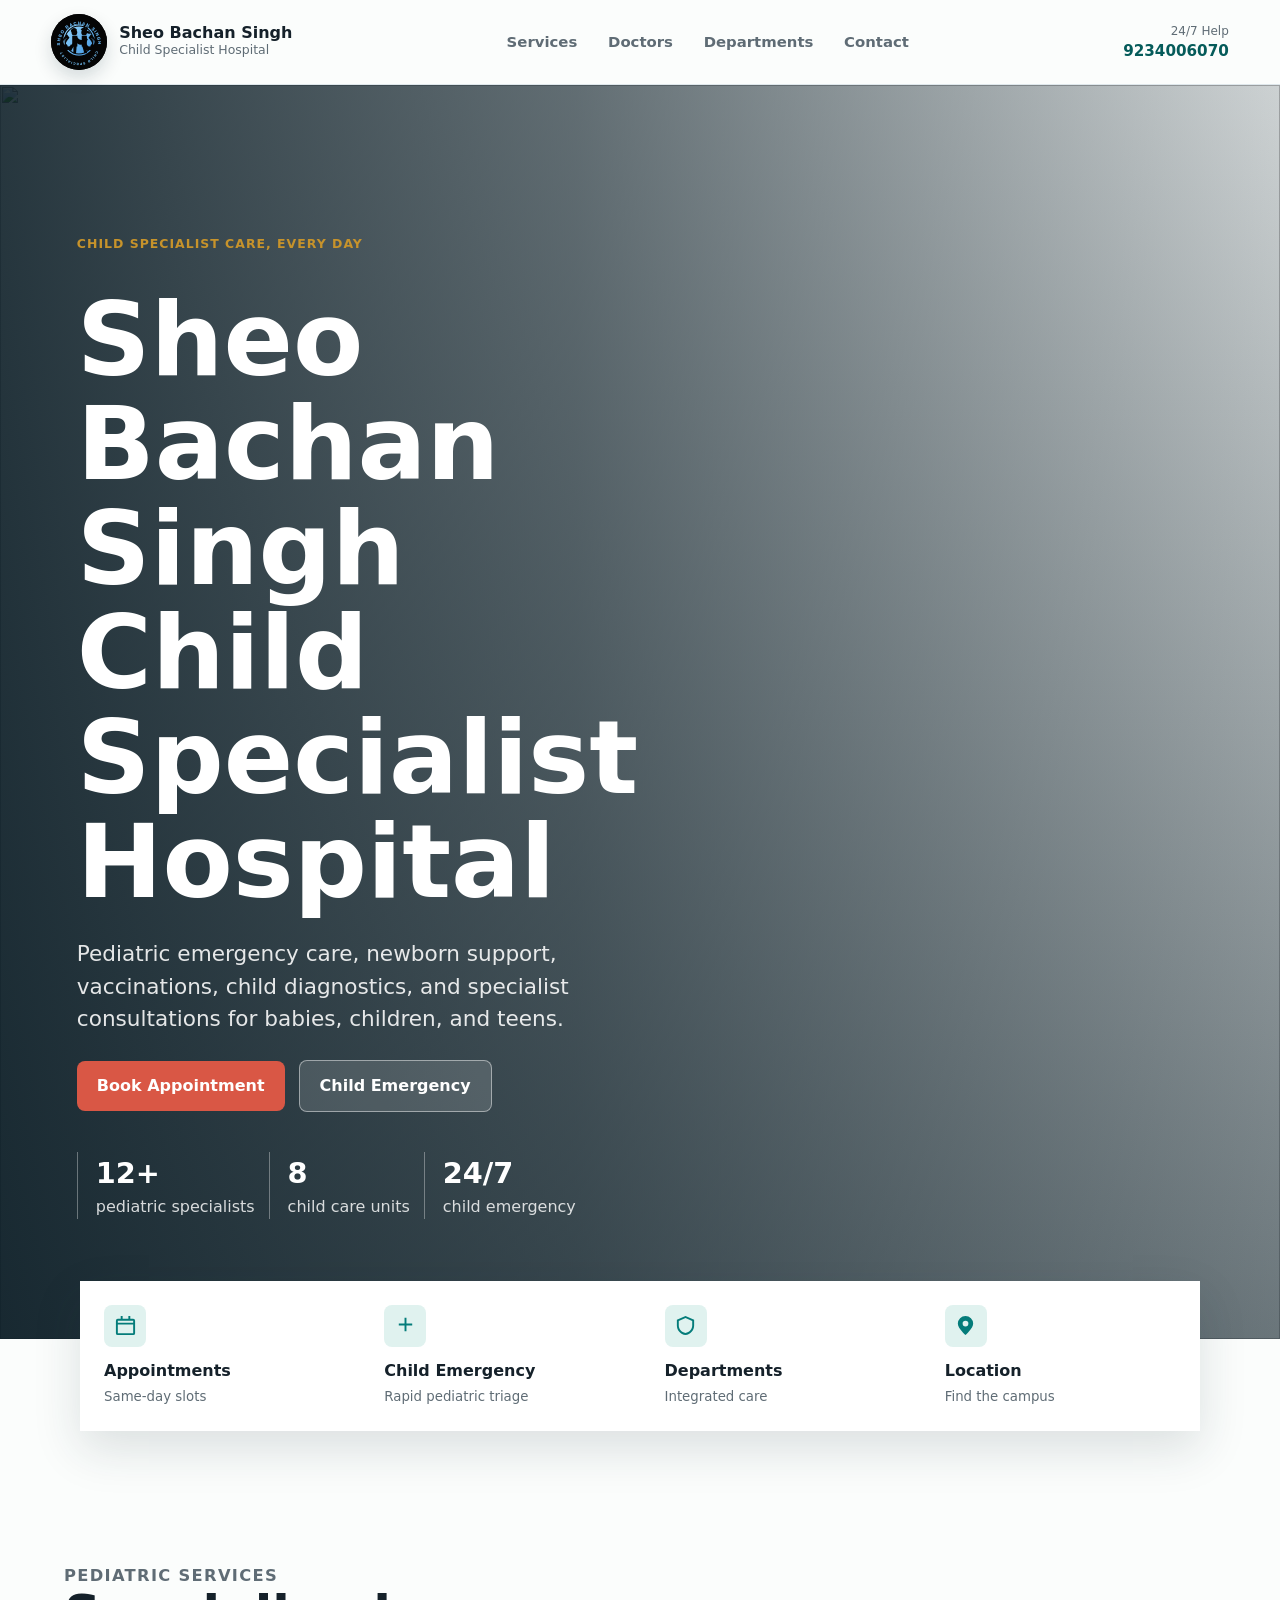
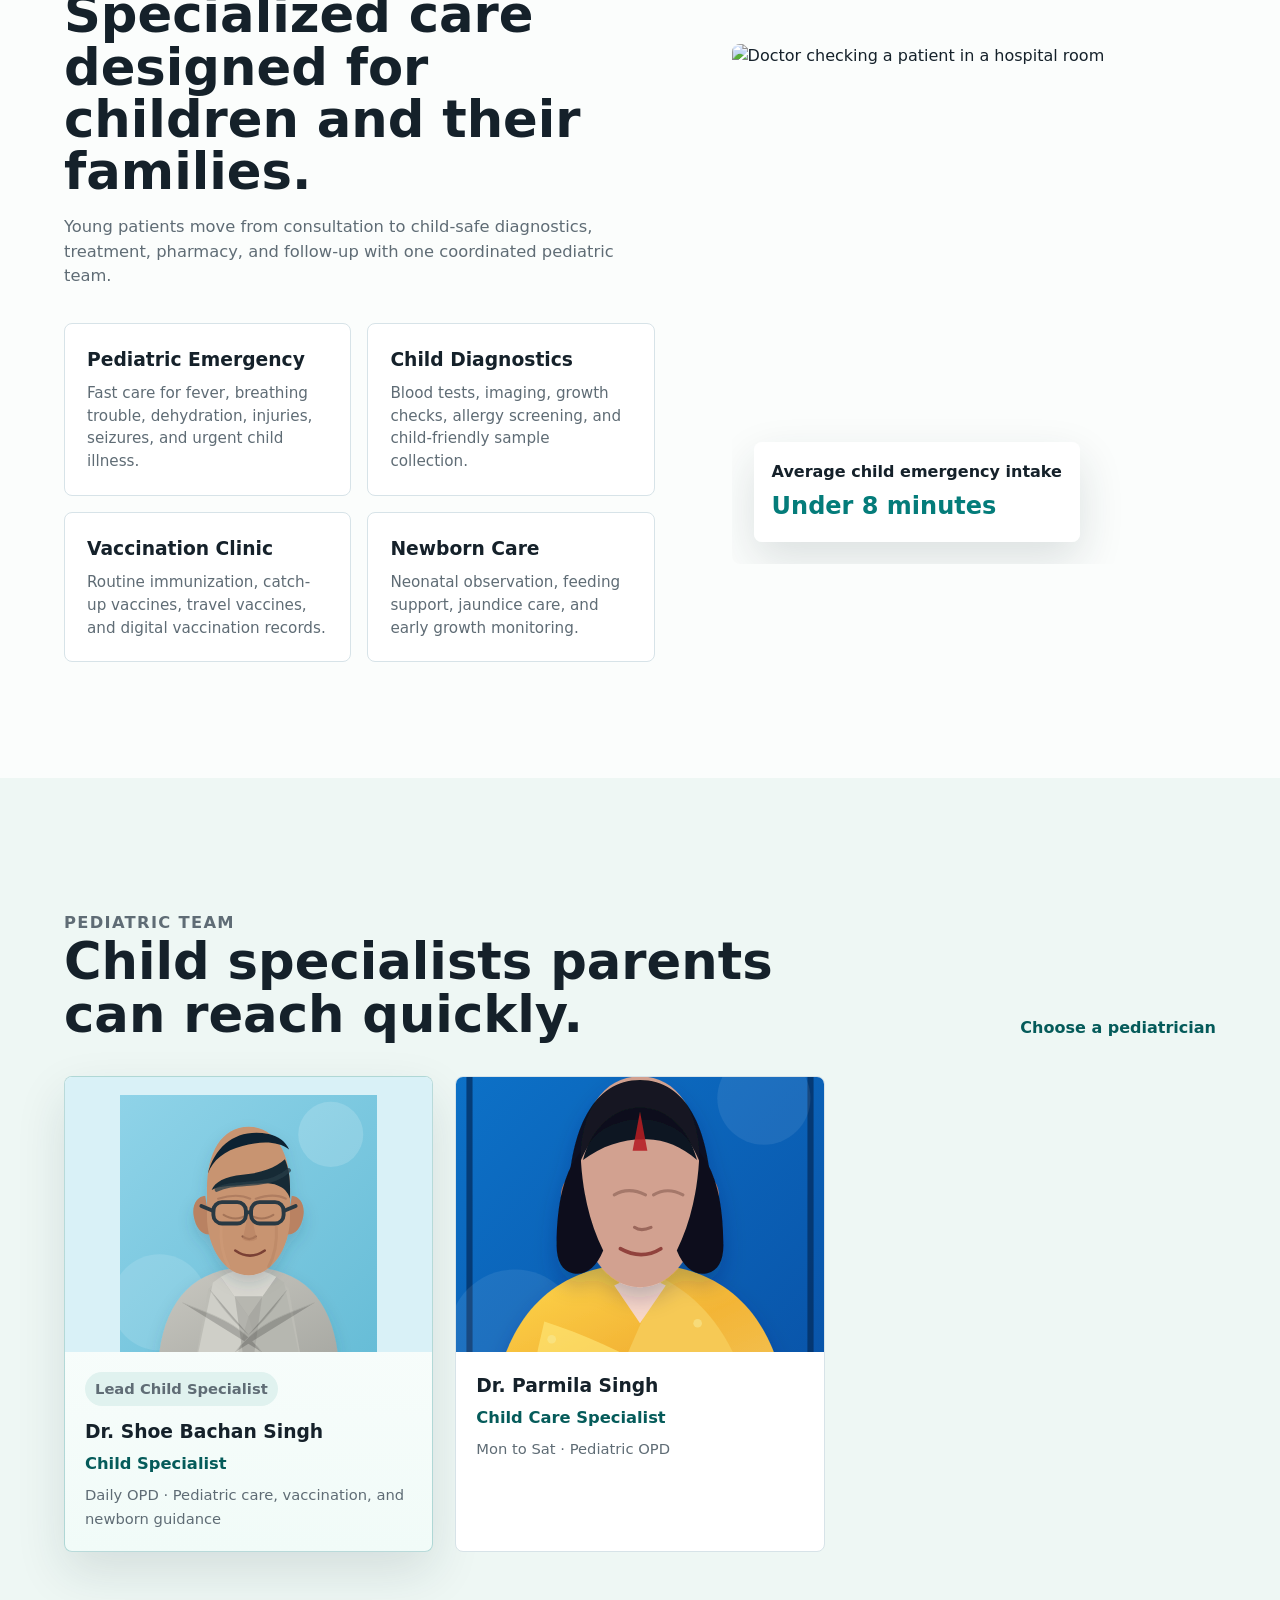
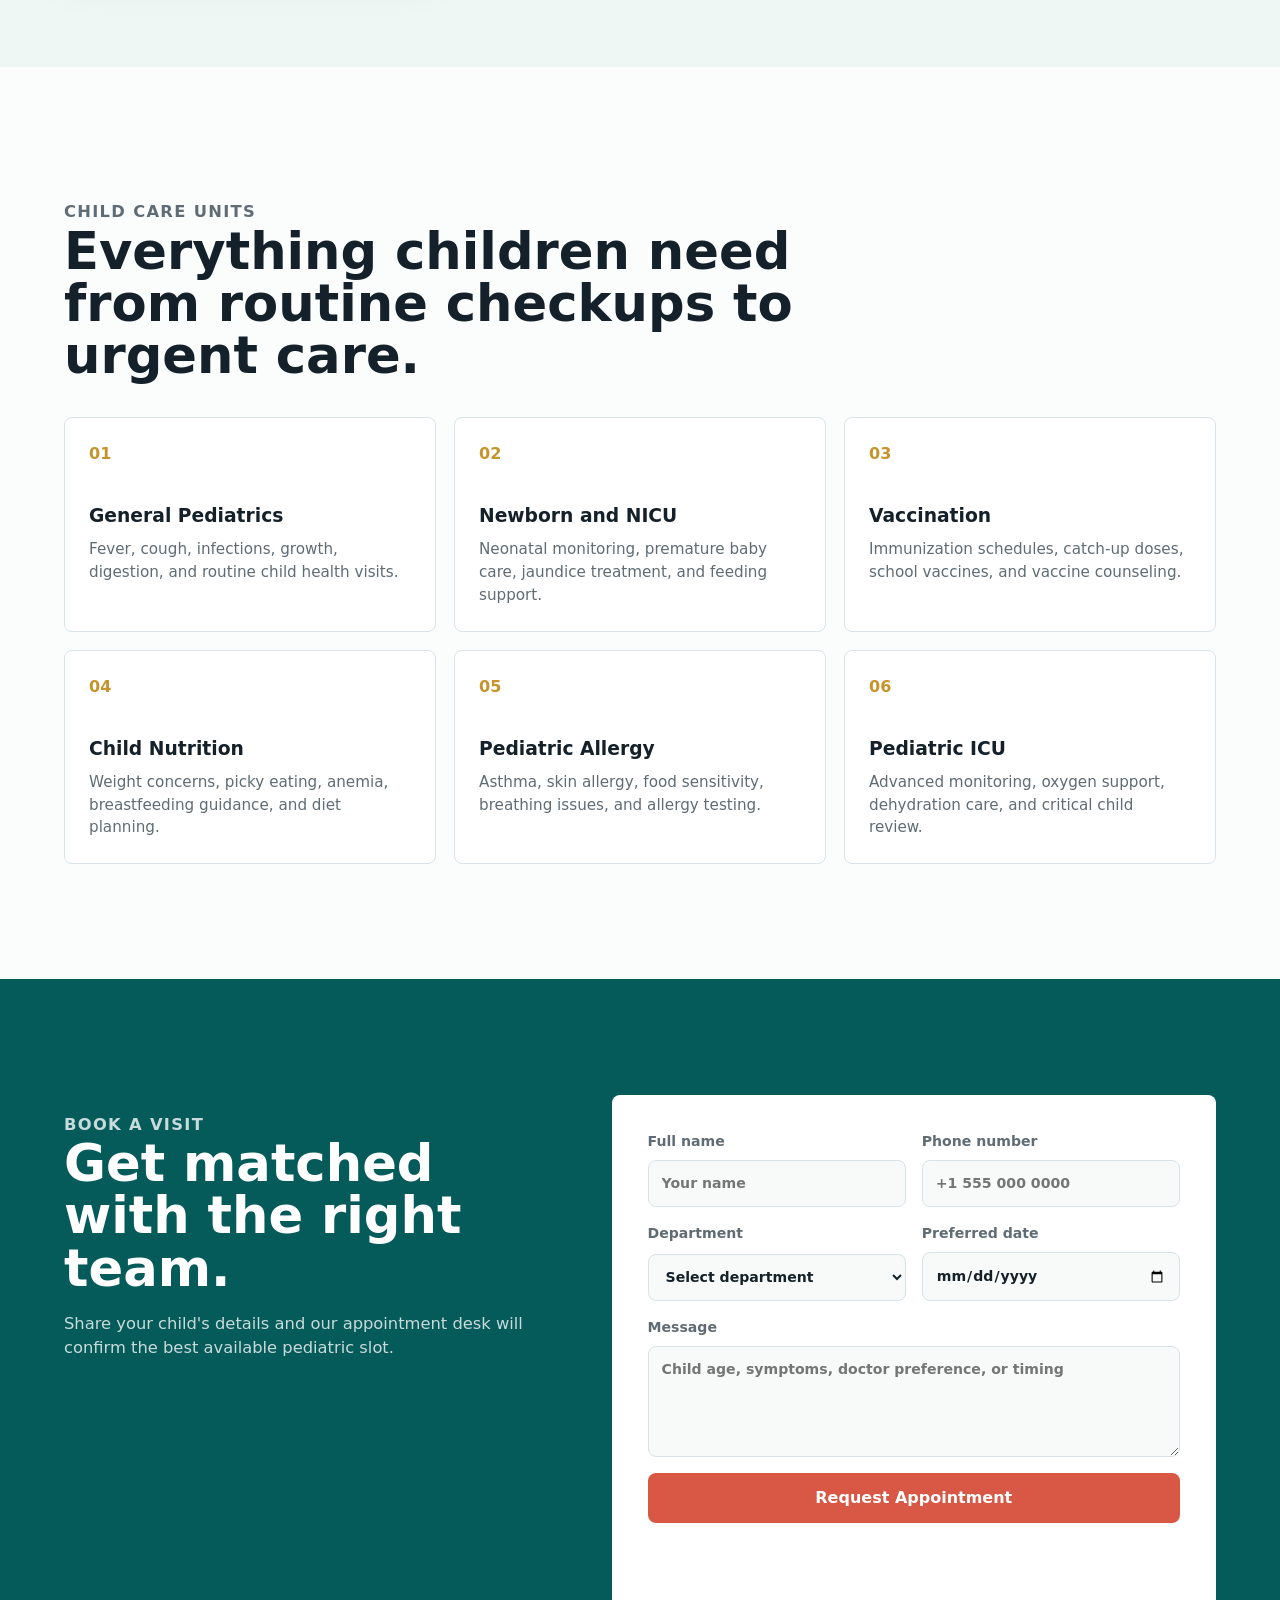
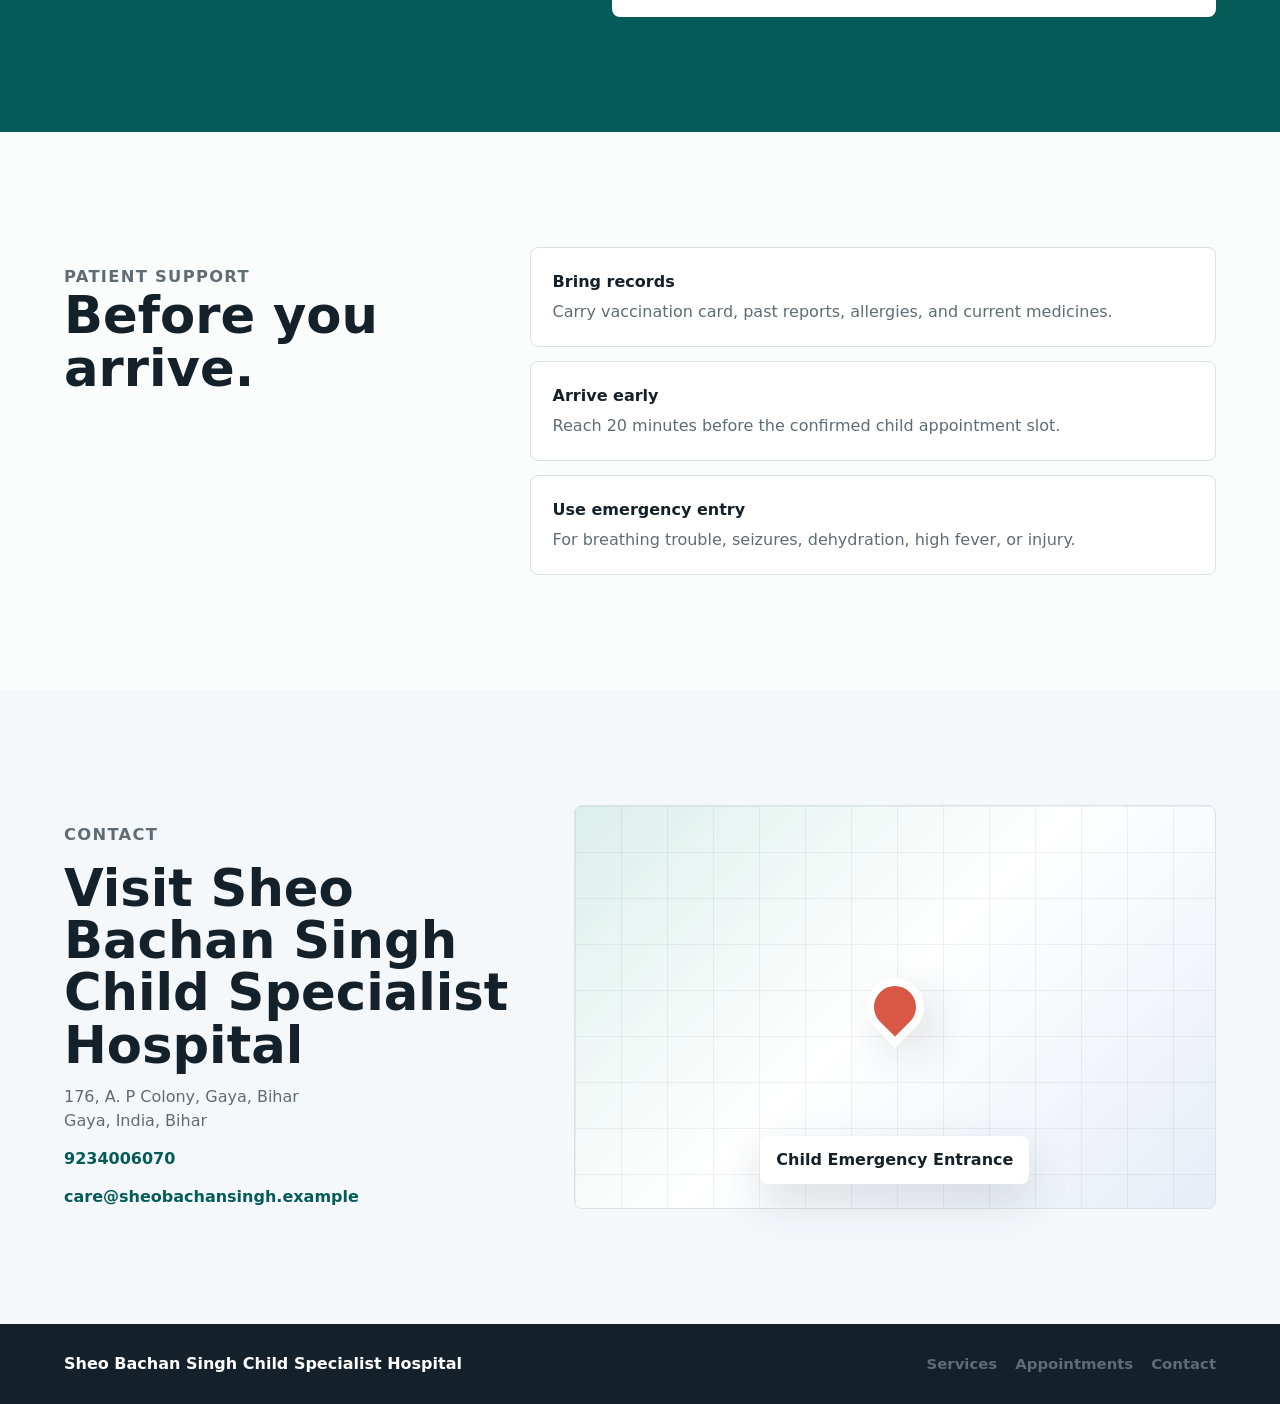
==== index.html @ 3e6865c8 "change" ====
<!DOCTYPE html>
<html lang="en">
  <head>
    <meta charset="UTF-8" />
    <meta name="viewport" content="width=device-width, initial-scale=1.0" />
    <meta
      name="description"
      content="Sheo Bachan Singh Child Specialist Hospital offers pediatric emergency care, newborn care, vaccination, child diagnostics, and simple online appointment booking."
    />
    <title>Sheo Bachan Singh Child Specialist Hospital</title>
    <link rel="preconnect" href="https://images.unsplash.com" />
    <link rel="stylesheet" href="styles.css" />
  </head>
  <body>
    <header class="site-header">
      <a class="brand" href="#home" aria-label="Sheo Bachan Singh Child Specialist Hospital home">
        <span class="brand-mark" aria-hidden="true">
          <img src="assets/sheo-bachan-singh-logo.svg" alt="" />
        </span>
        <span>
          <strong>Sheo Bachan Singh</strong>
          <small>Child Specialist Hospital</small>
        </span>
      </a>

      <button class="nav-toggle" type="button" aria-label="Open navigation" aria-expanded="false">
        <span></span>
        <span></span>
        <span></span>
      </button>

      <nav class="site-nav" aria-label="Primary navigation">
        <a href="#services">Services</a>
        <a href="#doctors">Doctors</a>
        <a href="#departments">Departments</a>
        <a href="#contact">Contact</a>
      </nav>

      <a class="header-call" href="tel:9234006070">
        <span>24/7 Help</span>
        <strong>9234006070</strong>
      </a>
    </header>

    <main id="home">
      <section class="hero">
        <div class="hero-media" aria-hidden="true">
          <img
            src="https://images.unsplash.com/photo-1586773860418-d37222d8fce3?auto=format&fit=crop&w=1600&q=80"
            alt=""
          />
        </div>
        <div class="hero-overlay"></div>
        <div class="hero-content">
          <p class="eyebrow">Child specialist care, every day</p>
          <h1>Sheo Bachan Singh Child Specialist Hospital</h1>
          <p class="hero-copy">
            Pediatric emergency care, newborn support, vaccinations, child diagnostics, and specialist consultations for babies, children, and teens.
          </p>
          <div class="hero-actions">
            <a class="btn primary" href="#appointment">Book Appointment</a>
            <a class="btn secondary" href="tel:9234006070">Child Emergency</a>
          </div>
          <div class="hero-stats" aria-label="Hospital highlights">
            <span><strong>12+</strong> pediatric specialists</span>
            <span><strong>8</strong> child care units</span>
            <span><strong>24/7</strong> child emergency</span>
          </div>
        </div>
      </section>

      <section class="quick-access" aria-label="Quick access">
        <a href="#appointment">
          <span class="icon">
            <svg viewBox="0 0 24 24"><path d="M7 2h2v3H7V2Zm8 0h2v3h-2V2ZM4 5h16a2 2 0 0 1 2 2v13a2 2 0 0 1-2 2H4a2 2 0 0 1-2-2V7a2 2 0 0 1 2-2Zm0 6v9h16v-9H4Zm0-2h16V7H4v2Z" /></svg>
          </span>
          <strong>Appointments</strong>
          <small>Same-day slots</small>
        </a>
        <a href="#services">
          <span class="icon">
            <svg viewBox="0 0 24 24"><path d="M11 4h2v6h6v2h-6v6h-2v-6H5v-2h6V4Z" /></svg>
          </span>
          <strong>Child Emergency</strong>
          <small>Rapid pediatric triage</small>
        </a>
        <a href="#departments">
          <span class="icon">
            <svg viewBox="0 0 24 24"><path d="M12 2 3 6v6c0 5 3.7 9.4 9 10 5.3-.6 9-5 9-10V6l-9-4Zm0 2.2L19 7.3V12c0 3.8-2.7 7.1-7 7.8-4.3-.7-7-4-7-7.8V7.3l7-3.1Z" /></svg>
          </span>
          <strong>Departments</strong>
          <small>Integrated care</small>
        </a>
        <a href="#contact">
          <span class="icon">
            <svg viewBox="0 0 24 24"><path d="M12 2a8 8 0 0 0-8 8c0 5.2 8 12 8 12s8-6.8 8-12a8 8 0 0 0-8-8Zm0 11a3 3 0 1 1 0-6 3 3 0 0 1 0 6Z" /></svg>
          </span>
          <strong>Location</strong>
          <small>Find the campus</small>
        </a>
      </section>

      <section class="section split" id="services">
        <div>
          <p class="eyebrow">Pediatric services</p>
          <h2>Specialized care designed for children and their families.</h2>
          <p>
            Young patients move from consultation to child-safe diagnostics, treatment, pharmacy, and follow-up with one coordinated pediatric team.
          </p>
          <div class="service-list">
            <article>
              <h3>Pediatric Emergency</h3>
              <p>Fast care for fever, breathing trouble, dehydration, injuries, seizures, and urgent child illness.</p>
            </article>
            <article>
              <h3>Child Diagnostics</h3>
              <p>Blood tests, imaging, growth checks, allergy screening, and child-friendly sample collection.</p>
            </article>
            <article>
              <h3>Vaccination Clinic</h3>
              <p>Routine immunization, catch-up vaccines, travel vaccines, and digital vaccination records.</p>
            </article>
            <article>
              <h3>Newborn Care</h3>
              <p>Neonatal observation, feeding support, jaundice care, and early growth monitoring.</p>
            </article>
          </div>
        </div>
        <div class="feature-panel">
          <img
            src="https://images.unsplash.com/photo-1579684385127-1ef15d508118?auto=format&fit=crop&w=1000&q=80"
            alt="Doctor checking a patient in a hospital room"
          />
          <div class="panel-note">
            <strong>Average child emergency intake</strong>
            <span>Under 8 minutes</span>
          </div>
        </div>
      </section>

      <section class="section muted" id="doctors">
        <div class="section-head">
          <div>
            <p class="eyebrow">Pediatric team</p>
            <h2>Child specialists parents can reach quickly.</h2>
          </div>
          <a class="text-link" href="#appointment">Choose a pediatrician</a>
        </div>
        <div class="doctor-grid">
          <article class="doctor-card featured-doctor">
            <img src="assets/dr-shoe-bachan-singh.svg" alt="Portrait of Dr. Shoe Bachan Singh" />
            <div>
              <span class="doctor-badge">Lead Child Specialist</span>
              <h3>Dr. Shoe Bachan Singh</h3>
              <p>Child Specialist</p>
              <span>Daily OPD · Pediatric care, vaccination, and newborn guidance</span>
            </div>
          </article>
          <article class="doctor-card">
            <img src="assets/dr-parmila-singh.svg" alt="Portrait of Dr. Parmila Singh" />
            <div>
              <h3>Dr. Parmila Singh</h3>
              <p>Child Care Specialist</p>
              <span>Mon to Sat · Pediatric OPD</span>
            </div>
          </article>
        </div>
      </section>

      <section class="section" id="departments">
        <div class="section-head">
          <div>
            <p class="eyebrow">Child care units</p>
            <h2>Everything children need from routine checkups to urgent care.</h2>
          </div>
        </div>
        <div class="department-grid">
          <article><span>01</span><h3>General Pediatrics</h3><p>Fever, cough, infections, growth, digestion, and routine child health visits.</p></article>
          <article><span>02</span><h3>Newborn and NICU</h3><p>Neonatal monitoring, premature baby care, jaundice treatment, and feeding support.</p></article>
          <article><span>03</span><h3>Vaccination</h3><p>Immunization schedules, catch-up doses, school vaccines, and vaccine counseling.</p></article>
          <article><span>04</span><h3>Child Nutrition</h3><p>Weight concerns, picky eating, anemia, breastfeeding guidance, and diet planning.</p></article>
          <article><span>05</span><h3>Pediatric Allergy</h3><p>Asthma, skin allergy, food sensitivity, breathing issues, and allergy testing.</p></article>
          <article><span>06</span><h3>Pediatric ICU</h3><p>Advanced monitoring, oxygen support, dehydration care, and critical child review.</p></article>
        </div>
      </section>

      <section class="section appointment" id="appointment">
        <div class="appointment-copy">
          <p class="eyebrow">Book a visit</p>
          <h2>Get matched with the right team.</h2>
          <p>
            Share your child's details and our appointment desk will confirm the best available pediatric slot.
          </p>
        </div>
        <form class="appointment-form" id="appointmentForm">
          <label>
            Full name
            <input type="text" name="name" placeholder="Your name" required />
          </label>
          <label>
            Phone number
            <input type="tel" name="phone" placeholder="+1 555 000 0000" required />
          </label>
          <label>
            Department
            <select name="department" required>
              <option value="">Select department</option>
              <option>General Pediatrics</option>
              <option>Pediatric Emergency</option>
              <option>Newborn and NICU</option>
              <option>Vaccination Clinic</option>
              <option>Child Nutrition</option>
              <option>Pediatric Allergy</option>
            </select>
          </label>
          <label>
            Preferred date
            <input type="date" name="date" required />
          </label>
          <label class="wide">
            Message
            <textarea name="message" rows="4" placeholder="Child age, symptoms, doctor preference, or timing"></textarea>
          </label>
          <button class="btn primary wide" type="submit">Request Appointment</button>
          <p class="form-status" role="status" aria-live="polite"></p>
        </form>
      </section>

      <section class="section patient-info">
        <div>
          <p class="eyebrow">Patient support</p>
          <h2>Before you arrive.</h2>
        </div>
        <div class="info-steps">
          <article><strong>Bring records</strong><span>Carry vaccination card, past reports, allergies, and current medicines.</span></article>
          <article><strong>Arrive early</strong><span>Reach 20 minutes before the confirmed child appointment slot.</span></article>
          <article><strong>Use emergency entry</strong><span>For breathing trouble, seizures, dehydration, high fever, or injury.</span></article>
        </div>
      </section>

      <section class="section contact" id="contact">
        <div class="contact-details">
          <p class="eyebrow">Contact</p>
          <h2>Visit Sheo Bachan Singh Child Specialist Hospital</h2>
          <address>
            176, A. P Colony, Gaya, Bihar<br />
            Gaya, India, Bihar
          </address>
          <a href="tel:9234006070">9234006070</a>
          <a href="mailto:care@sheobachansingh.example">care@sheobachansingh.example</a>
        </div>
        <div class="map-card" aria-label="Hospital location map">
          <div class="map-pin"></div>
          <span>Child Emergency Entrance</span>
        </div>
      </section>
    </main>

    <footer class="site-footer">
      <p>Sheo Bachan Singh Child Specialist Hospital</p>
      <div>
        <a href="#services">Services</a>
        <a href="#appointment">Appointments</a>
        <a href="#contact">Contact</a>
      </div>
    </footer>

    <script src="script.js"></script>
  </body>
</html>
---- styles.css ----
:root {
  --ink: #15212a;
  --muted: #5f6c75;
  --line: #d7e3e8;
  --paper: #fbfdfc;
  --soft: #eef7f4;
  --teal: #047c7a;
  --teal-dark: #055b5a;
  --coral: #d95745;
  --gold: #c7932b;
  --white: #ffffff;
  --shadow: 0 18px 45px rgba(25, 48, 58, 0.14);
}

* {
  box-sizing: border-box;
}

html {
  scroll-behavior: smooth;
}

body {
  margin: 0;
  background: var(--paper);
  color: var(--ink);
  font-family: Inter, ui-sans-serif, system-ui, -apple-system, BlinkMacSystemFont, "Segoe UI", sans-serif;
  line-height: 1.5;
}

img,
svg {
  display: block;
}

a {
  color: inherit;
  text-decoration: none;
}

.site-header {
  align-items: center;
  background: rgba(251, 253, 252, 0.94);
  border-bottom: 1px solid rgba(215, 227, 232, 0.8);
  display: grid;
  gap: 22px;
  grid-template-columns: auto 1fr auto;
  left: 0;
  padding: 14px clamp(18px, 4vw, 56px);
  position: sticky;
  right: 0;
  top: 0;
  z-index: 20;
  backdrop-filter: blur(16px);
}

.brand {
  align-items: center;
  display: inline-flex;
  gap: 12px;
  min-width: 0;
}

.brand-mark {
  align-items: center;
  background: #050505;
  border-radius: 50%;
  box-shadow: 0 8px 18px rgba(5, 35, 50, 0.16);
  display: grid;
  flex: 0 0 auto;
  height: 56px;
  overflow: hidden;
  place-items: center;
  width: 56px;
}

.brand-mark img {
  height: 100%;
  object-fit: cover;
  width: 100%;
}

.brand strong,
.brand small {
  display: block;
}

.brand strong {
  font-size: 1rem;
  line-height: 1.1;
}

.brand small {
  color: var(--muted);
  font-size: 0.78rem;
}

.site-nav {
  align-items: center;
  display: flex;
  gap: clamp(14px, 2.4vw, 34px);
  justify-content: center;
}

.site-nav a,
.site-footer a {
  color: var(--muted);
  font-size: 0.93rem;
  font-weight: 700;
}

.site-nav a:hover,
.site-footer a:hover,
.text-link:hover {
  color: var(--teal);
}

.header-call {
  align-items: flex-end;
  display: flex;
  flex-direction: column;
  white-space: nowrap;
}

.header-call span {
  color: var(--muted);
  font-size: 0.75rem;
}

.header-call strong {
  color: var(--teal-dark);
  font-size: 0.95rem;
}

.nav-toggle {
  background: var(--white);
  border: 1px solid var(--line);
  border-radius: 8px;
  display: none;
  height: 42px;
  padding: 9px;
  width: 42px;
}

.nav-toggle span {
  background: var(--ink);
  display: block;
  height: 2px;
  margin: 5px 0;
  width: 100%;
}

.hero {
  color: var(--white);
  min-height: clamp(620px, 84vh, 780px);
  overflow: hidden;
  position: relative;
}

.hero-media,
.hero-media img,
.hero-overlay {
  inset: 0;
  position: absolute;
}

.hero-media img {
  height: 100%;
  object-fit: cover;
  object-position: center;
  width: 100%;
}

.hero-overlay {
  background:
    linear-gradient(90deg, rgba(8, 26, 35, 0.86) 0%, rgba(8, 26, 35, 0.6) 45%, rgba(8, 26, 35, 0.12) 100%),
    linear-gradient(0deg, rgba(8, 26, 35, 0.54), rgba(8, 26, 35, 0.08));
}

.hero-content {
  display: grid;
  gap: 24px;
  max-width: 780px;
  padding: clamp(90px, 14vw, 150px) clamp(18px, 6vw, 80px) 120px;
  position: relative;
  z-index: 1;
}

.eyebrow {
  color: var(--gold);
  font-size: 0.78rem;
  font-weight: 900;
  letter-spacing: 0.08em;
  margin: 0 0 10px;
  text-transform: uppercase;
}

.hero h1,
.section h2 {
  letter-spacing: 0;
  line-height: 1.02;
  margin: 0;
}

.hero h1 {
  font-size: clamp(3.25rem, 8vw, 7rem);
  max-width: 720px;
}

.hero-copy {
  color: rgba(255, 255, 255, 0.88);
  font-size: clamp(1.05rem, 2vw, 1.35rem);
  margin: 0;
  max-width: 620px;
}

.hero-actions,
.hero-stats {
  align-items: center;
  display: flex;
  flex-wrap: wrap;
  gap: 14px;
}

.btn {
  align-items: center;
  border: 0;
  border-radius: 8px;
  cursor: pointer;
  display: inline-flex;
  font: inherit;
  font-weight: 900;
  justify-content: center;
  min-height: 48px;
  padding: 13px 20px;
  transition: transform 160ms ease, background 160ms ease, border-color 160ms ease;
}

.btn:hover {
  transform: translateY(-1px);
}

.btn.primary {
  background: var(--coral);
  color: var(--white);
}

.btn.primary:hover {
  background: #c54839;
}

.btn.secondary {
  background: rgba(255, 255, 255, 0.14);
  border: 1px solid rgba(255, 255, 255, 0.46);
  color: var(--white);
}

.hero-stats {
  margin-top: 16px;
}

.hero-stats span {
  border-left: 1px solid rgba(255, 255, 255, 0.34);
  color: rgba(255, 255, 255, 0.82);
  min-width: 140px;
  padding-left: 18px;
}

.hero-stats strong {
  color: var(--white);
  display: block;
  font-size: 1.8rem;
}

.quick-access {
  background: var(--white);
  box-shadow: var(--shadow);
  display: grid;
  gap: 1px;
  grid-template-columns: repeat(4, minmax(0, 1fr));
  margin: -58px auto 0;
  max-width: min(1120px, calc(100% - 36px));
  overflow: hidden;
  position: relative;
  z-index: 3;
}

.quick-access a {
  align-items: center;
  background: var(--white);
  display: grid;
  gap: 4px;
  min-height: 128px;
  padding: 24px;
}

.quick-access a:hover {
  background: var(--soft);
}

.icon {
  align-items: center;
  background: #e0f2ef;
  border-radius: 8px;
  color: var(--teal);
  display: grid;
  height: 42px;
  margin-bottom: 8px;
  place-items: center;
  width: 42px;
}

.icon svg {
  fill: currentColor;
  width: 23px;
}

.quick-access small {
  color: var(--muted);
}

.section {
  padding: clamp(70px, 9vw, 120px) clamp(18px, 5vw, 72px);
}

.split {
  align-items: center;
  display: grid;
  gap: clamp(36px, 6vw, 80px);
  grid-template-columns: minmax(0, 1fr) minmax(320px, 0.82fr);
}

.section h2 {
  font-size: clamp(2rem, 4vw, 4rem);
  max-width: 780px;
}

.section p {
  color: var(--muted);
  font-size: 1.02rem;
  margin: 18px 0 0;
  max-width: 690px;
}

.service-list {
  display: grid;
  gap: 16px;
  grid-template-columns: repeat(2, minmax(0, 1fr));
  margin-top: 34px;
}

.service-list article,
.department-grid article,
.doctor-card,
.info-steps article {
  background: var(--white);
  border: 1px solid var(--line);
  border-radius: 8px;
}

.service-list article {
  padding: 22px;
}

.service-list h3,
.department-grid h3,
.doctor-card h3 {
  margin: 0;
}

.service-list p,
.department-grid p {
  font-size: 0.95rem;
  margin-top: 8px;
}

.feature-panel {
  border-radius: 8px;
  min-height: 520px;
  overflow: hidden;
  position: relative;
}

.feature-panel img {
  height: 100%;
  object-fit: cover;
  position: absolute;
  width: 100%;
}

.panel-note {
  background: rgba(255, 255, 255, 0.94);
  border-radius: 8px;
  bottom: 22px;
  box-shadow: var(--shadow);
  display: grid;
  gap: 4px;
  left: 22px;
  padding: 18px;
  position: absolute;
}

.panel-note span {
  color: var(--teal);
  font-size: 1.5rem;
  font-weight: 900;
}

.muted {
  background: var(--soft);
}

.section-head {
  align-items: end;
  display: flex;
  gap: 24px;
  justify-content: space-between;
  margin-bottom: 36px;
}

.text-link {
  color: var(--teal-dark);
  font-weight: 900;
  white-space: nowrap;
}

.doctor-grid {
  display: grid;
  gap: 22px;
  grid-template-columns: repeat(3, minmax(0, 1fr));
}

.doctor-card {
  overflow: hidden;
  transition: transform 180ms ease, box-shadow 180ms ease, border-color 180ms ease;
}

.doctor-card:hover {
  border-color: rgba(4, 124, 122, 0.36);
  box-shadow: 0 18px 38px rgba(25, 48, 58, 0.12);
  transform: translateY(-3px);
}

.doctor-card img {
  aspect-ratio: 4 / 3;
  height: auto;
  object-fit: cover;
  width: 100%;
}

.doctor-card div {
  padding: 20px;
}

.featured-doctor {
  background: linear-gradient(180deg, #ffffff 0%, #f1fbf8 100%);
  border-color: rgba(4, 124, 122, 0.28);
  box-shadow: 0 20px 50px rgba(25, 48, 58, 0.12);
}

.featured-doctor img {
  background: #d9f1f7;
  object-fit: contain;
  padding: 18px 18px 0;
}

.doctor-badge {
  background: #e0f2ef;
  border-radius: 999px;
  color: var(--teal-dark);
  display: inline-flex;
  font-size: 0.76rem;
  font-weight: 900;
  margin-bottom: 12px;
  padding: 6px 10px;
}

.doctor-card p {
  color: var(--teal-dark);
  font-weight: 900;
  margin: 6px 0;
}

.doctor-card span {
  color: var(--muted);
  font-size: 0.92rem;
}

.department-grid {
  display: grid;
  gap: 18px;
  grid-template-columns: repeat(3, minmax(0, 1fr));
}

.department-grid article {
  padding: 24px;
}

.department-grid span {
  color: var(--gold);
  display: block;
  font-weight: 900;
  margin-bottom: 36px;
}

.appointment {
  background: var(--teal-dark);
  color: var(--white);
  display: grid;
  gap: clamp(28px, 5vw, 72px);
  grid-template-columns: minmax(0, 0.8fr) minmax(320px, 1fr);
}

.appointment p {
  color: rgba(255, 255, 255, 0.78);
}

.appointment-form {
  background: var(--white);
  border-radius: 8px;
  color: var(--ink);
  display: grid;
  gap: 16px;
  grid-template-columns: repeat(2, minmax(0, 1fr));
  padding: clamp(22px, 4vw, 36px);
}

.appointment-form label {
  color: var(--muted);
  display: grid;
  font-size: 0.88rem;
  font-weight: 800;
  gap: 8px;
}

.appointment-form input,
.appointment-form select,
.appointment-form textarea {
  background: #f7faf9;
  border: 1px solid var(--line);
  border-radius: 8px;
  color: var(--ink);
  font: inherit;
  min-height: 46px;
  padding: 12px 13px;
  width: 100%;
}

.appointment-form textarea {
  resize: vertical;
}

.wide {
  grid-column: 1 / -1;
}

.form-status {
  color: var(--teal-dark);
  font-weight: 800;
  margin: 0;
  min-height: 24px;
}

.patient-info {
  align-items: start;
  display: grid;
  gap: 40px;
  grid-template-columns: minmax(0, 0.62fr) minmax(320px, 1fr);
}

.info-steps {
  display: grid;
  gap: 14px;
}

.info-steps article {
  display: grid;
  gap: 6px;
  padding: 22px;
}

.info-steps span {
  color: var(--muted);
}

.contact {
  align-items: stretch;
  background: #f5f8fb;
  display: grid;
  gap: 28px;
  grid-template-columns: minmax(0, 0.75fr) minmax(320px, 1fr);
}

.contact-details {
  display: grid;
  gap: 14px;
}

.contact-details address {
  color: var(--muted);
  font-style: normal;
}

.contact-details a {
  color: var(--teal-dark);
  font-weight: 900;
}

.map-card {
  align-items: center;
  background:
    linear-gradient(90deg, rgba(21, 33, 42, 0.06) 1px, transparent 1px),
    linear-gradient(rgba(21, 33, 42, 0.06) 1px, transparent 1px),
    linear-gradient(135deg, #dcefea, #ffffff 48%, #e6edf5);
  background-size: 46px 46px, 46px 46px, auto;
  border: 1px solid var(--line);
  border-radius: 8px;
  display: grid;
  min-height: 320px;
  place-items: center;
  position: relative;
}

.map-pin {
  background: var(--coral);
  border: 8px solid var(--white);
  border-radius: 50% 50% 50% 0;
  box-shadow: var(--shadow);
  height: 58px;
  transform: rotate(-45deg);
  width: 58px;
}

.map-card span {
  background: var(--white);
  border-radius: 8px;
  bottom: 24px;
  box-shadow: var(--shadow);
  font-weight: 900;
  padding: 12px 16px;
  position: absolute;
}

.site-footer {
  align-items: center;
  background: var(--ink);
  color: var(--white);
  display: flex;
  justify-content: space-between;
  gap: 24px;
  padding: 28px clamp(18px, 5vw, 72px);
}

.site-footer p {
  font-weight: 900;
  margin: 0;
}

.site-footer div {
  display: flex;
  flex-wrap: wrap;
  gap: 18px;
}

@media (max-width: 900px) {
  .site-header {
    grid-template-columns: auto auto;
    justify-content: space-between;
  }

  .nav-toggle {
    display: block;
  }

  .site-nav,
  .header-call {
    display: none;
  }

  .site-nav.is-open {
    background: var(--white);
    border: 1px solid var(--line);
    border-radius: 8px;
    display: grid;
    gap: 0;
    grid-column: 1 / -1;
    justify-content: stretch;
    padding: 8px;
  }

  .site-nav.is-open a {
    padding: 12px;
  }

  .hero {
    min-height: 680px;
  }

  .quick-access,
  .split,
  .appointment,
  .patient-info,
  .contact {
    grid-template-columns: 1fr;
  }

  .quick-access {
    margin-top: 0;
    max-width: 100%;
  }

  .doctor-grid,
  .department-grid {
    grid-template-columns: repeat(2, minmax(0, 1fr));
  }

  .section-head {
    align-items: start;
    flex-direction: column;
  }
}

@media (max-width: 620px) {
  .hero-content {
    padding-bottom: 80px;
  }

  .hero h1 {
    font-size: 3rem;
  }

  .quick-access,
  .service-list,
  .doctor-grid,
  .department-grid,
  .appointment-form {
    grid-template-columns: 1fr;
  }

  .feature-panel {
    min-height: 380px;
  }

  .site-footer {
    align-items: flex-start;
    flex-direction: column;
  }
}
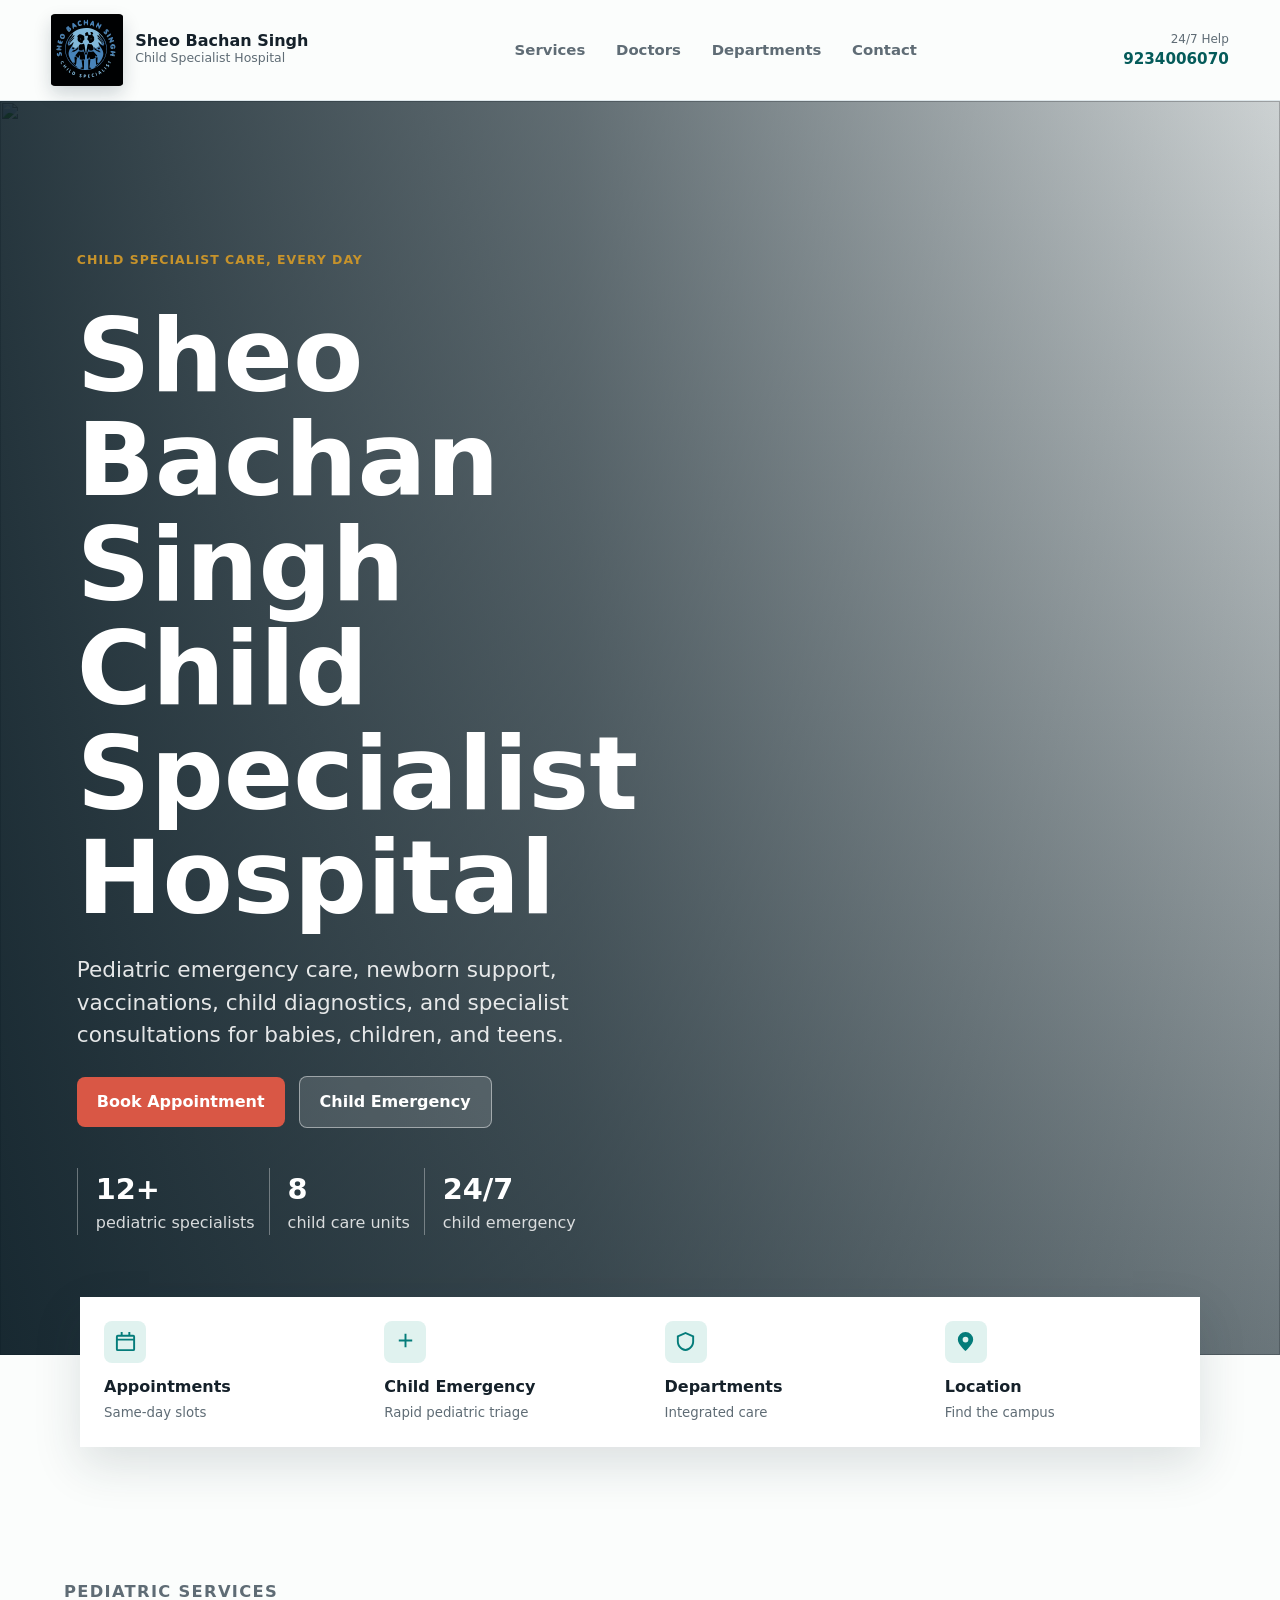
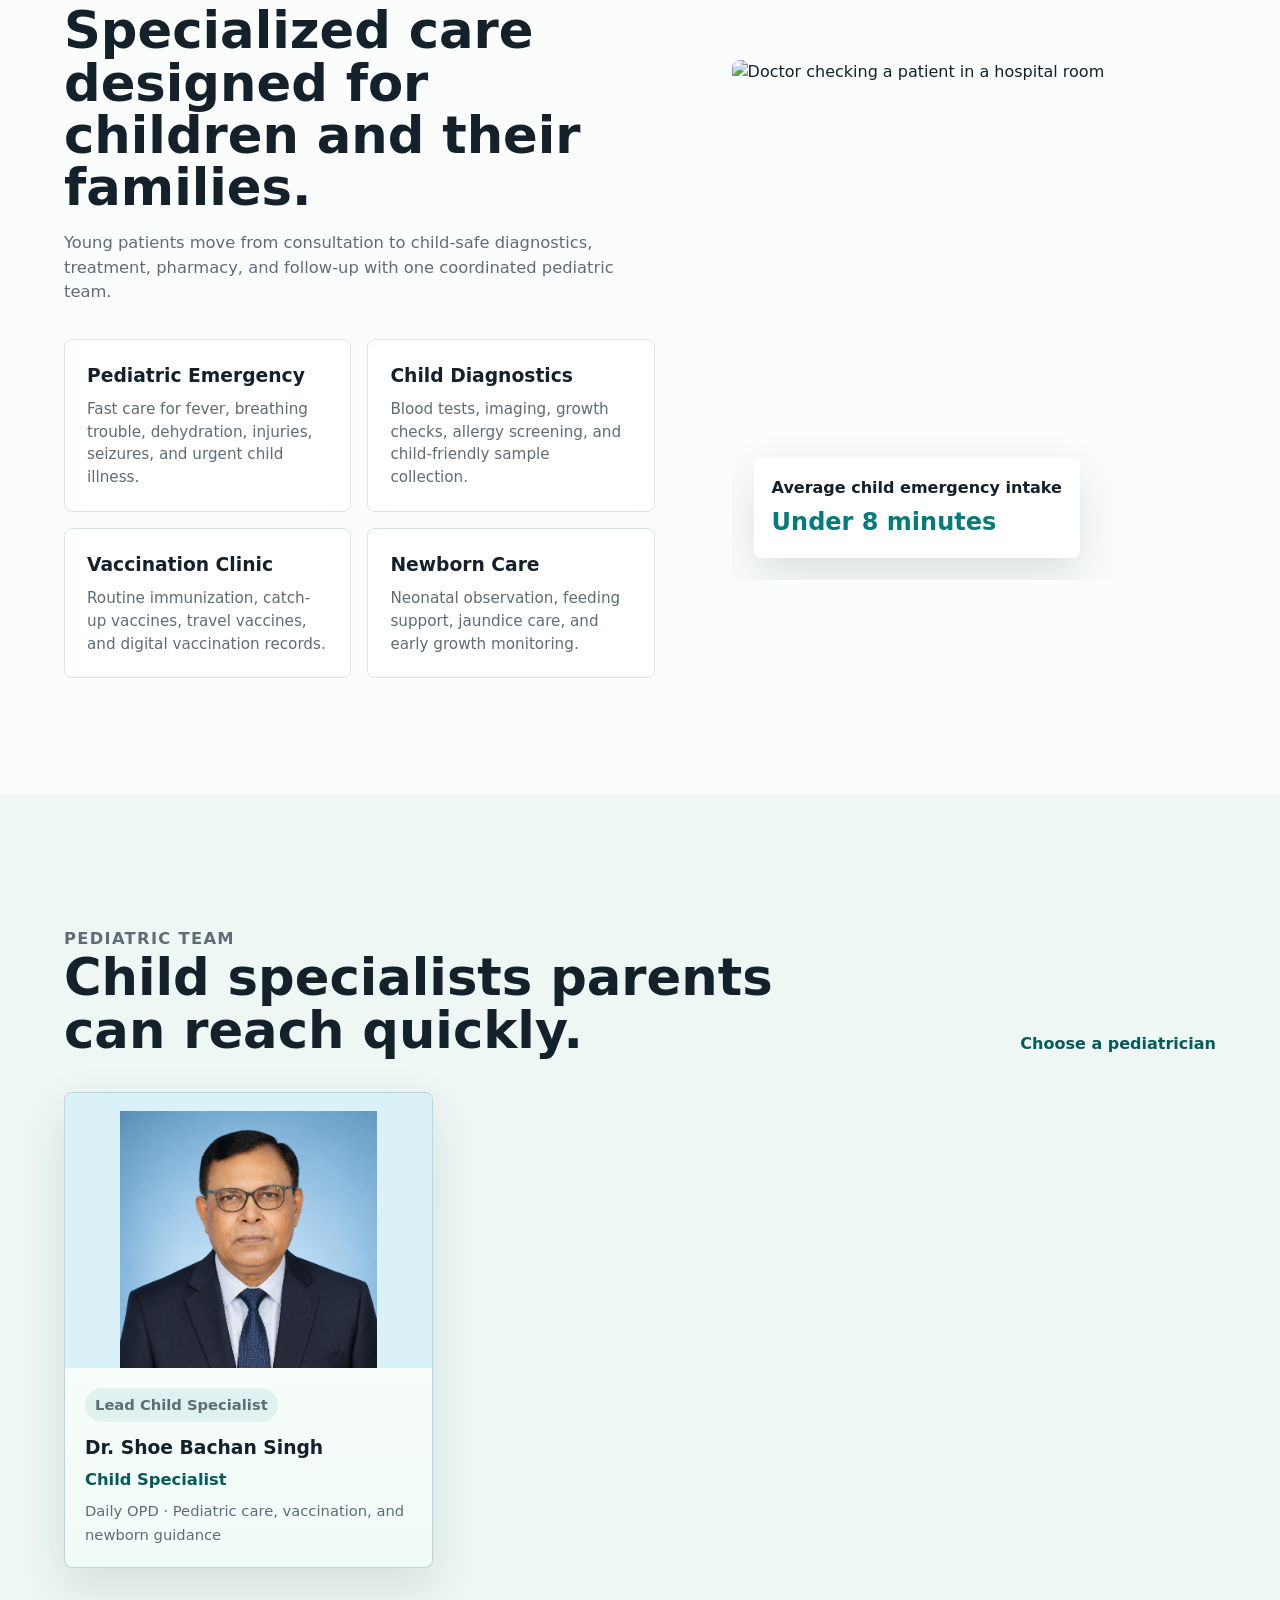
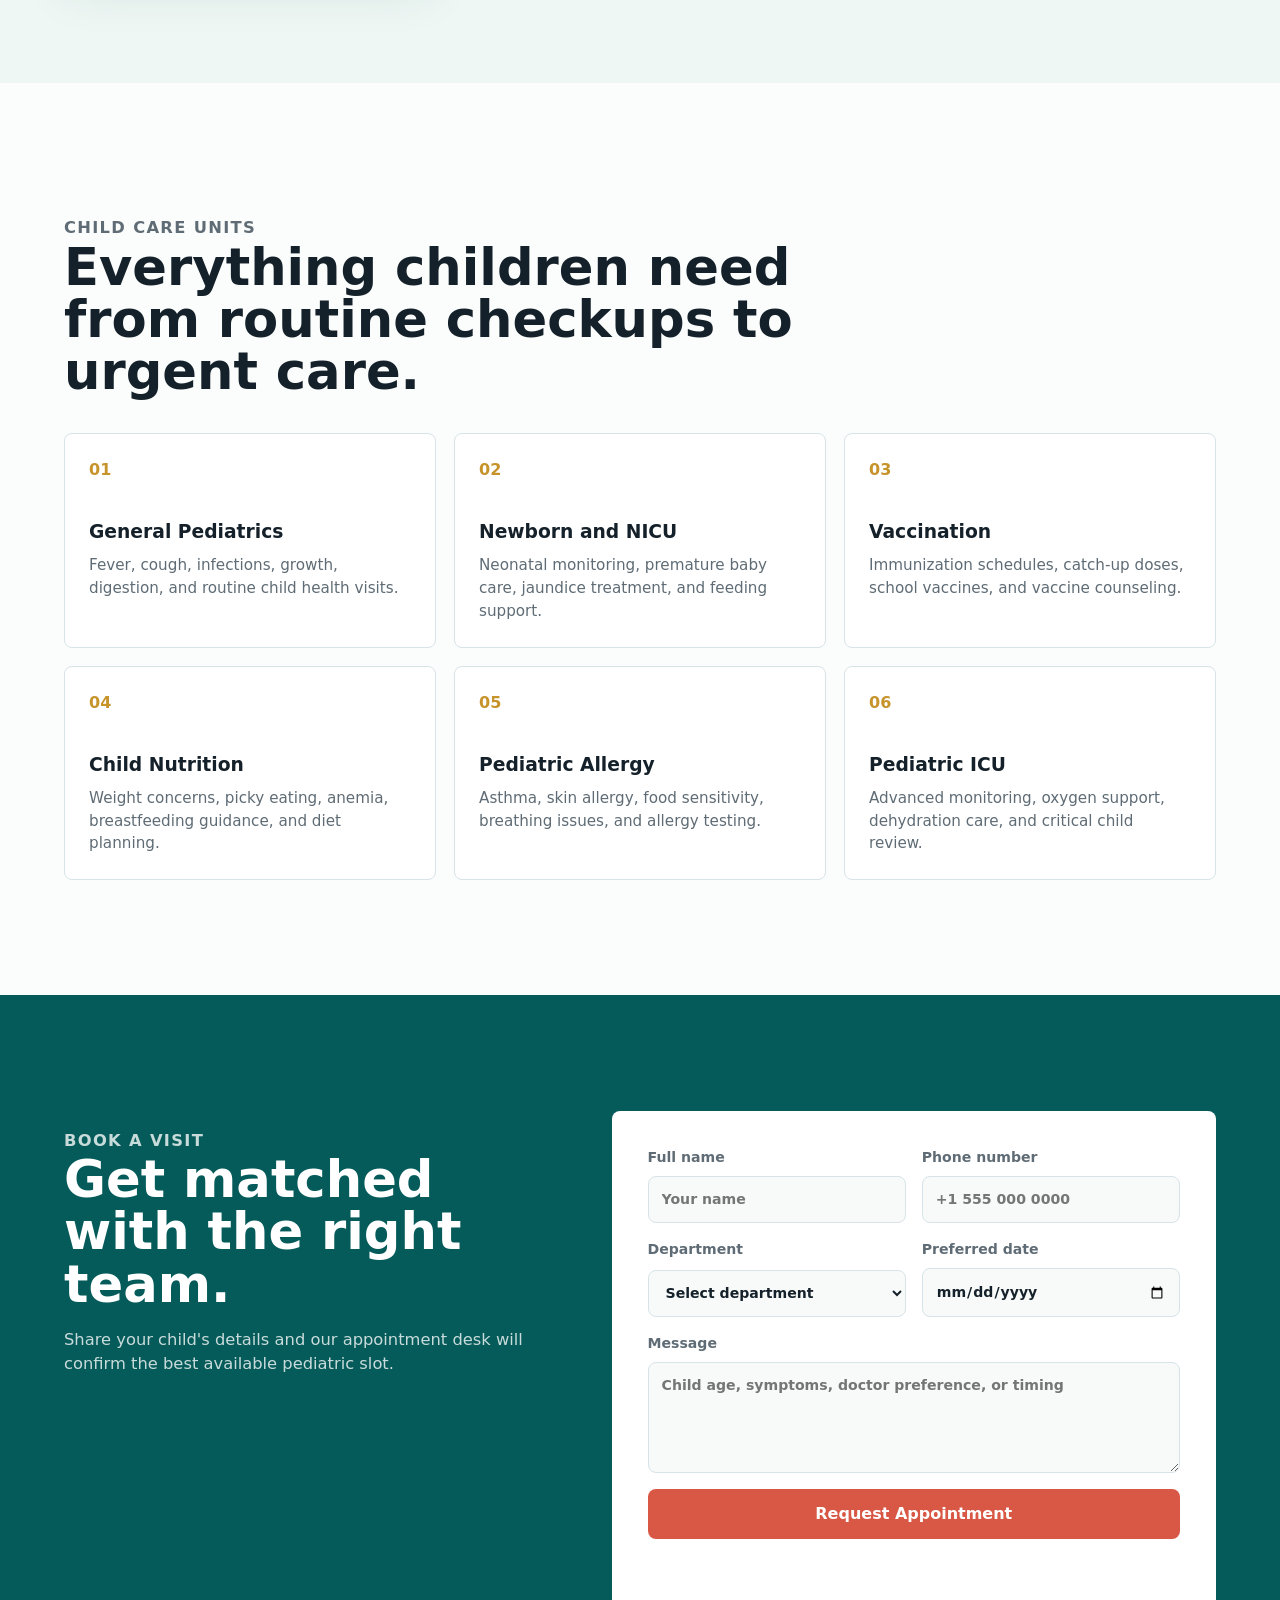
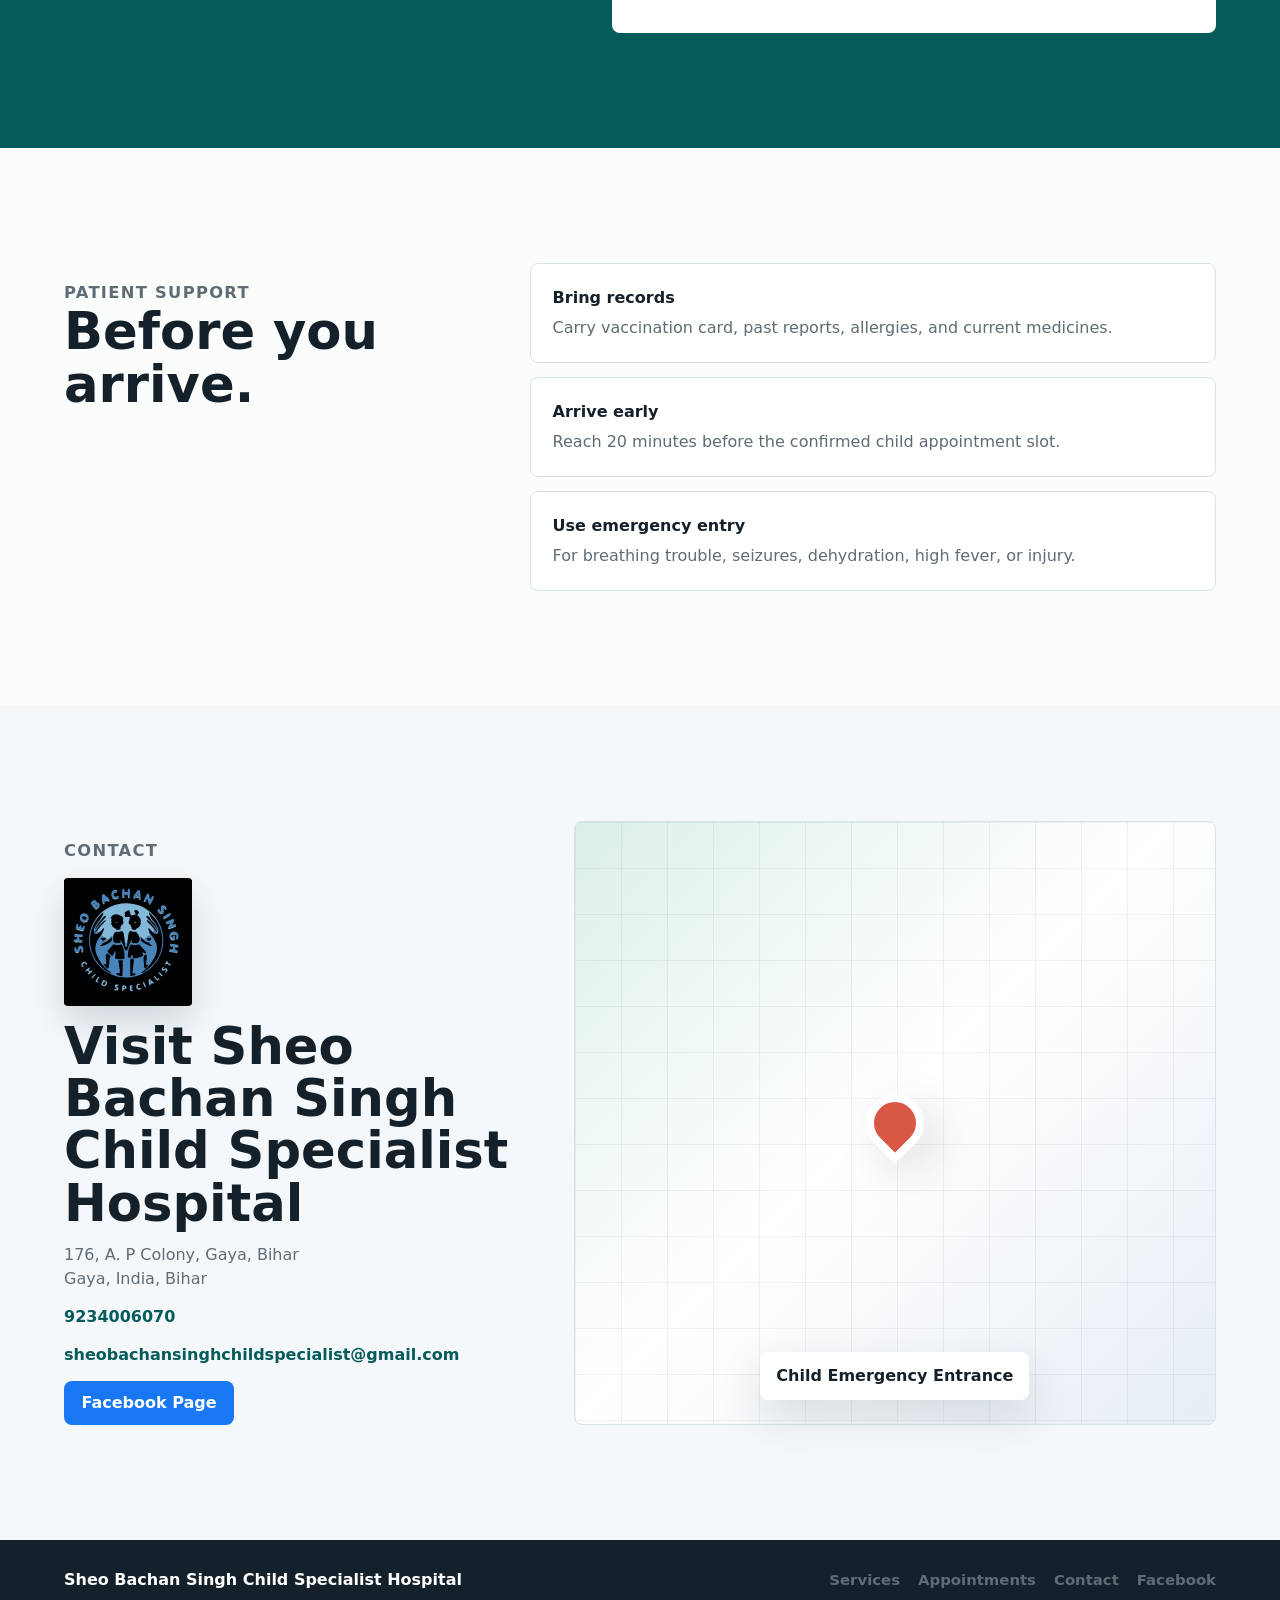
==== commit 8a92a3d3: "change" ====
--- a/index.html
+++ b/index.html
@@ -8,6 +8,7 @@
       content="Sheo Bachan Singh Child Specialist Hospital offers pediatric emergency care, newborn care, vaccination, child diagnostics, and simple online appointment booking."
     />
     <title>Sheo Bachan Singh Child Specialist Hospital</title>
+    <link rel="icon" href="assets/sheo-bachan-singh-logo.svg" type="image/svg+xml" />
     <link rel="preconnect" href="https://images.unsplash.com" />
     <link rel="stylesheet" href="styles.css" />
   </head>
@@ -148,20 +149,12 @@
         </div>
         <div class="doctor-grid">
           <article class="doctor-card featured-doctor">
-            <img src="assets/dr-shoe-bachan-singh.svg" alt="Portrait of Dr. Shoe Bachan Singh" />
+            <img src="assets/dr-shoe-bachan-singh.png" alt="Portrait of Dr. Shoe Bachan Singh" />
             <div>
               <span class="doctor-badge">Lead Child Specialist</span>
               <h3>Dr. Shoe Bachan Singh</h3>
               <p>Child Specialist</p>
               <span>Daily OPD · Pediatric care, vaccination, and newborn guidance</span>
-            </div>
-          </article>
-          <article class="doctor-card">
-            <img src="assets/dr-parmila-singh.svg" alt="Portrait of Dr. Parmila Singh" />
-            <div>
-              <h3>Dr. Parmila Singh</h3>
-              <p>Child Care Specialist</p>
-              <span>Mon to Sat · Pediatric OPD</span>
             </div>
           </article>
         </div>
@@ -241,13 +234,15 @@
       <section class="section contact" id="contact">
         <div class="contact-details">
           <p class="eyebrow">Contact</p>
+          <img class="contact-logo" src="assets/sheo-bachan-singh-logo.svg" alt="Sheo Bachan Singh Child Specialist logo" />
           <h2>Visit Sheo Bachan Singh Child Specialist Hospital</h2>
           <address>
             176, A. P Colony, Gaya, Bihar<br />
             Gaya, India, Bihar
           </address>
           <a href="tel:9234006070">9234006070</a>
-          <a href="mailto:care@sheobachansingh.example">care@sheobachansingh.example</a>
+          <a href="mailto:sheobachansinghchildspecialist@gmail.com">sheobachansinghchildspecialist@gmail.com</a>
+          <a class="social-link" href="https://www.facebook.com/profile.php?id=61590276186340" target="_blank" rel="noopener noreferrer">Facebook Page</a>
         </div>
         <div class="map-card" aria-label="Hospital location map">
           <div class="map-pin"></div>
@@ -262,6 +257,7 @@
         <a href="#services">Services</a>
         <a href="#appointment">Appointments</a>
         <a href="#contact">Contact</a>
+        <a href="https://www.facebook.com/profile.php?id=61590276186340" target="_blank" rel="noopener noreferrer">Facebook</a>
       </div>
     </footer>
 
--- a/styles.css
+++ b/styles.css
@@ -64,19 +64,19 @@
 .brand-mark {
   align-items: center;
   background: #050505;
-  border-radius: 50%;
-  box-shadow: 0 8px 18px rgba(5, 35, 50, 0.16);
+  border-radius: 4px;
+  box-shadow: 0 8px 18px rgba(5, 35, 50, 0.18);
   display: grid;
   flex: 0 0 auto;
-  height: 56px;
+  height: 72px;
   overflow: hidden;
   place-items: center;
-  width: 56px;
+  width: 72px;
 }
 
 .brand-mark img {
   height: 100%;
-  object-fit: cover;
+  object-fit: contain;
   width: 100%;
 }
 
@@ -596,6 +596,15 @@
   gap: 14px;
 }
 
+.contact-logo {
+  background: #050505;
+  border-radius: 4px;
+  box-shadow: 0 16px 36px rgba(5, 35, 50, 0.16);
+  height: 128px;
+  object-fit: contain;
+  width: 128px;
+}
+
 .contact-details address {
   color: var(--muted);
   font-style: normal;
@@ -604,6 +613,18 @@
 .contact-details a {
   color: var(--teal-dark);
   font-weight: 900;
+}
+
+.contact-details .social-link {
+  align-items: center;
+  background: #1877f2;
+  border-radius: 8px;
+  color: var(--white);
+  display: inline-flex;
+  justify-content: center;
+  max-width: 170px;
+  min-height: 44px;
+  padding: 10px 14px;
 }
 
 .map-card {
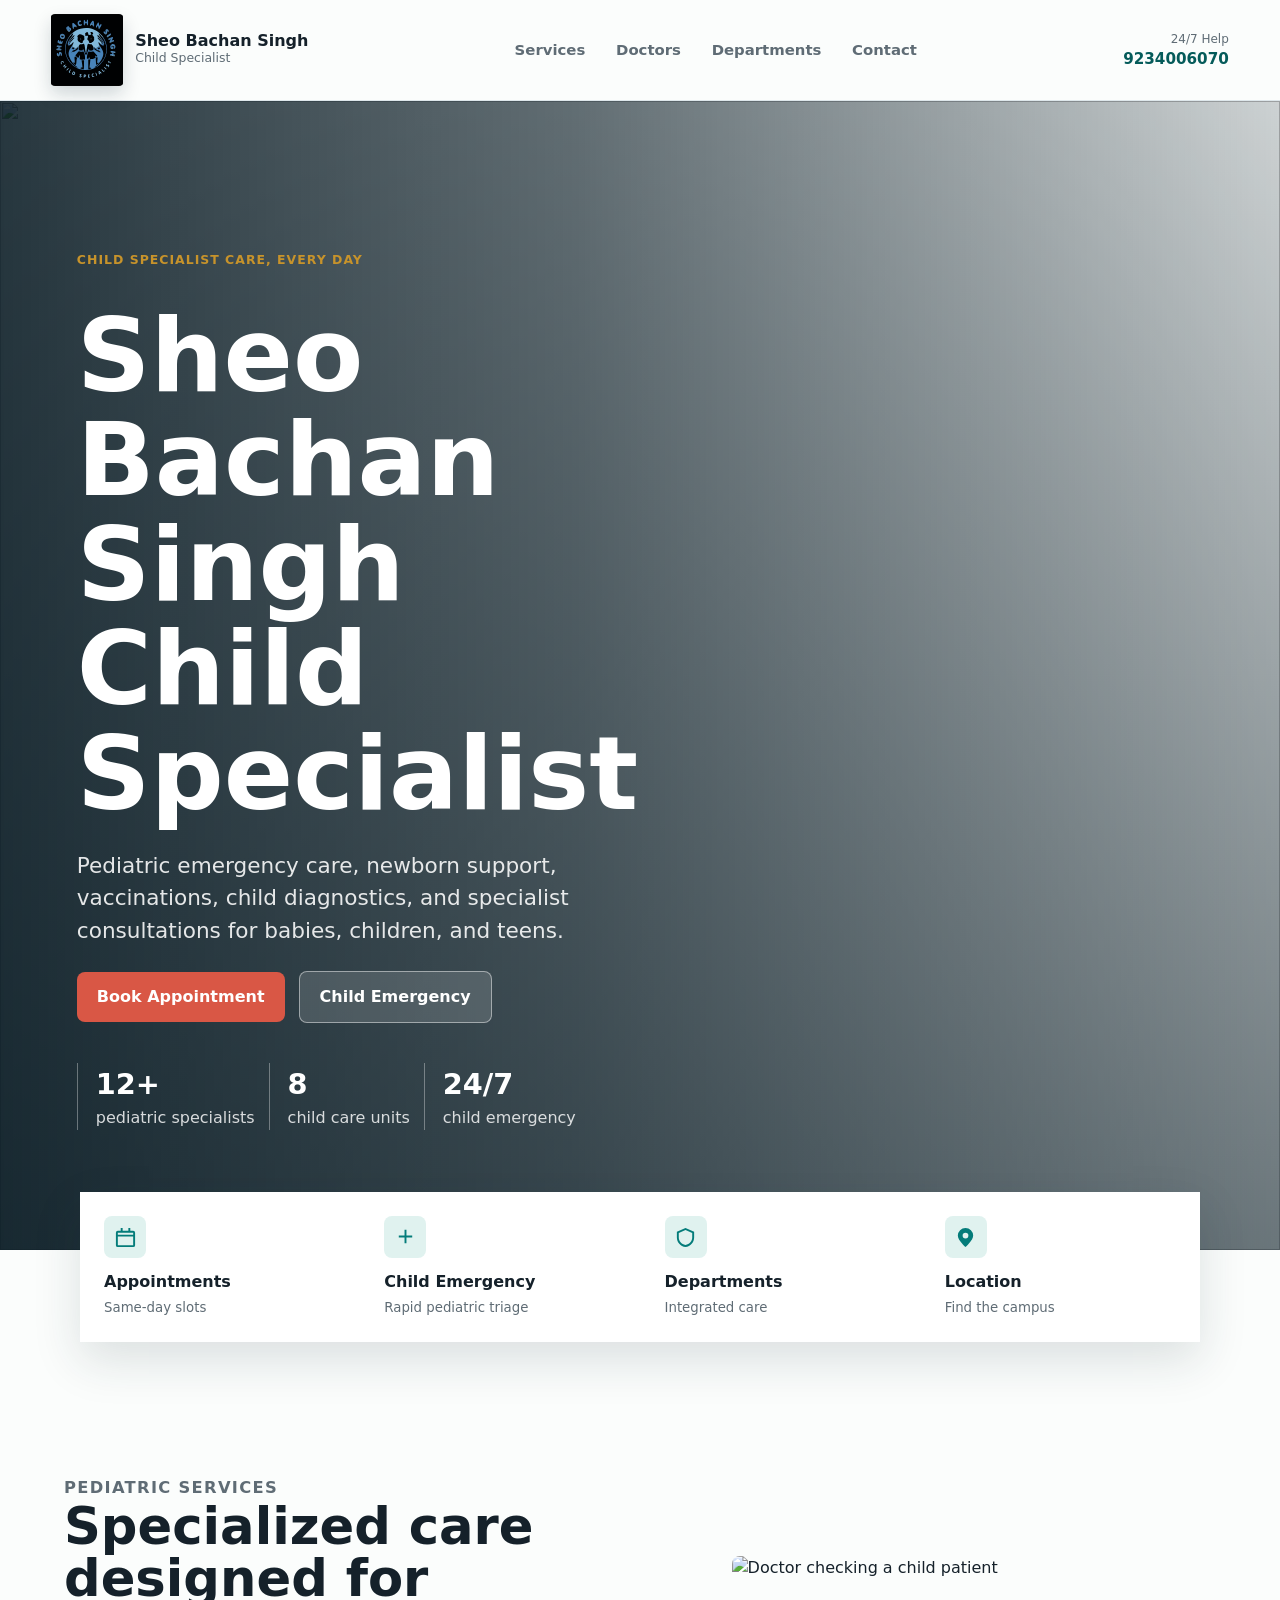
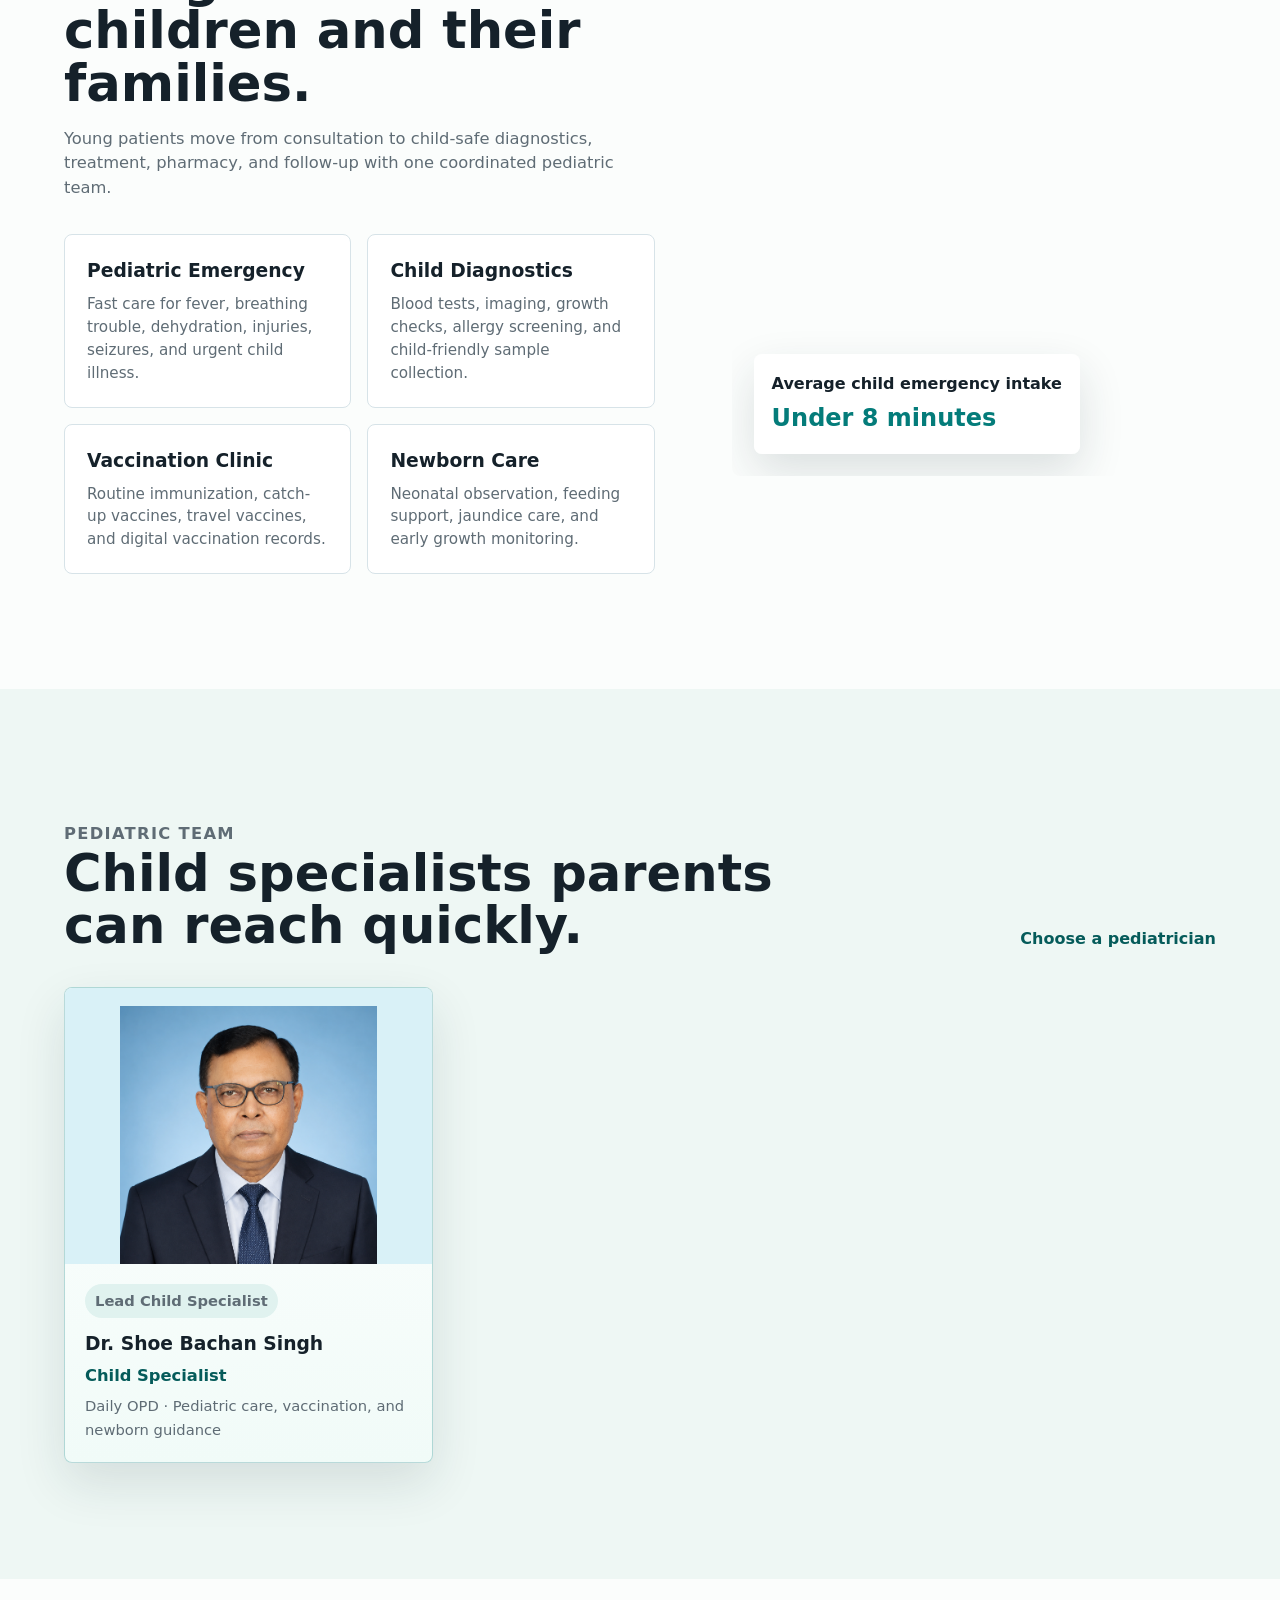
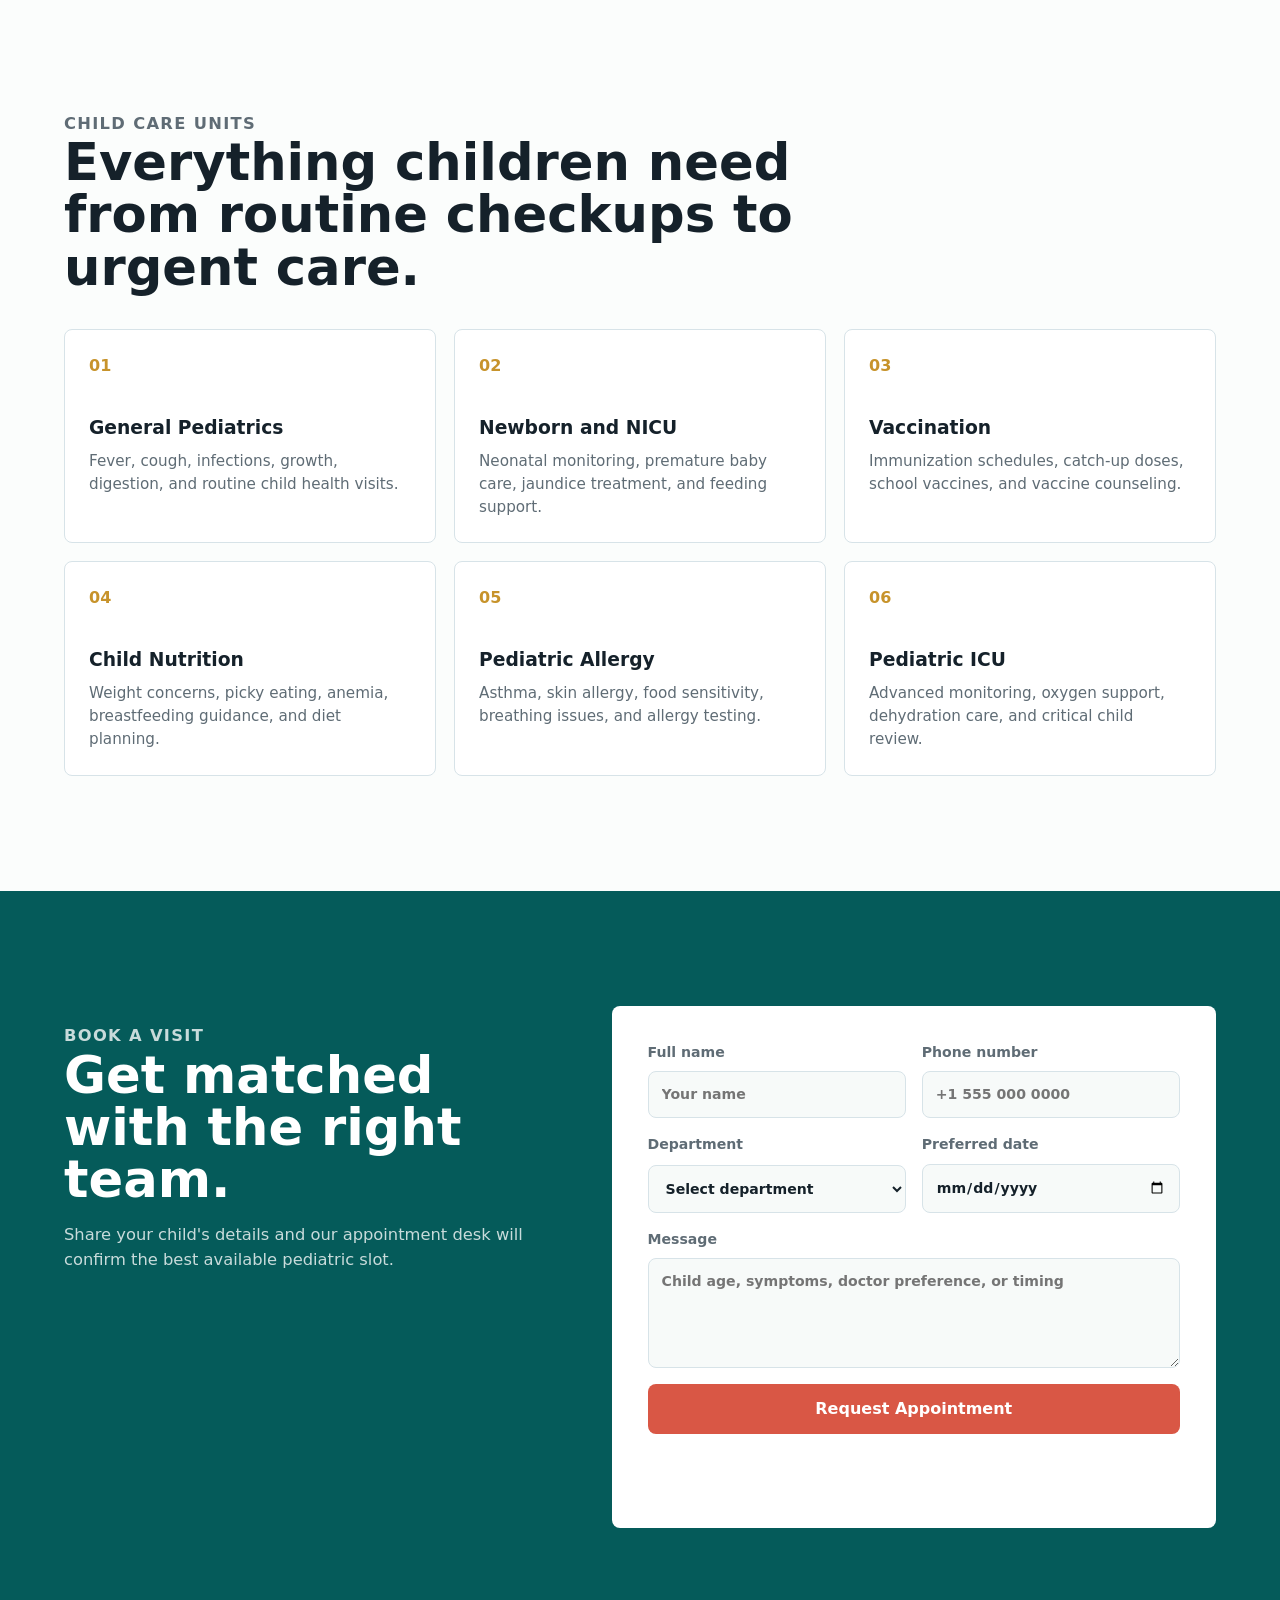
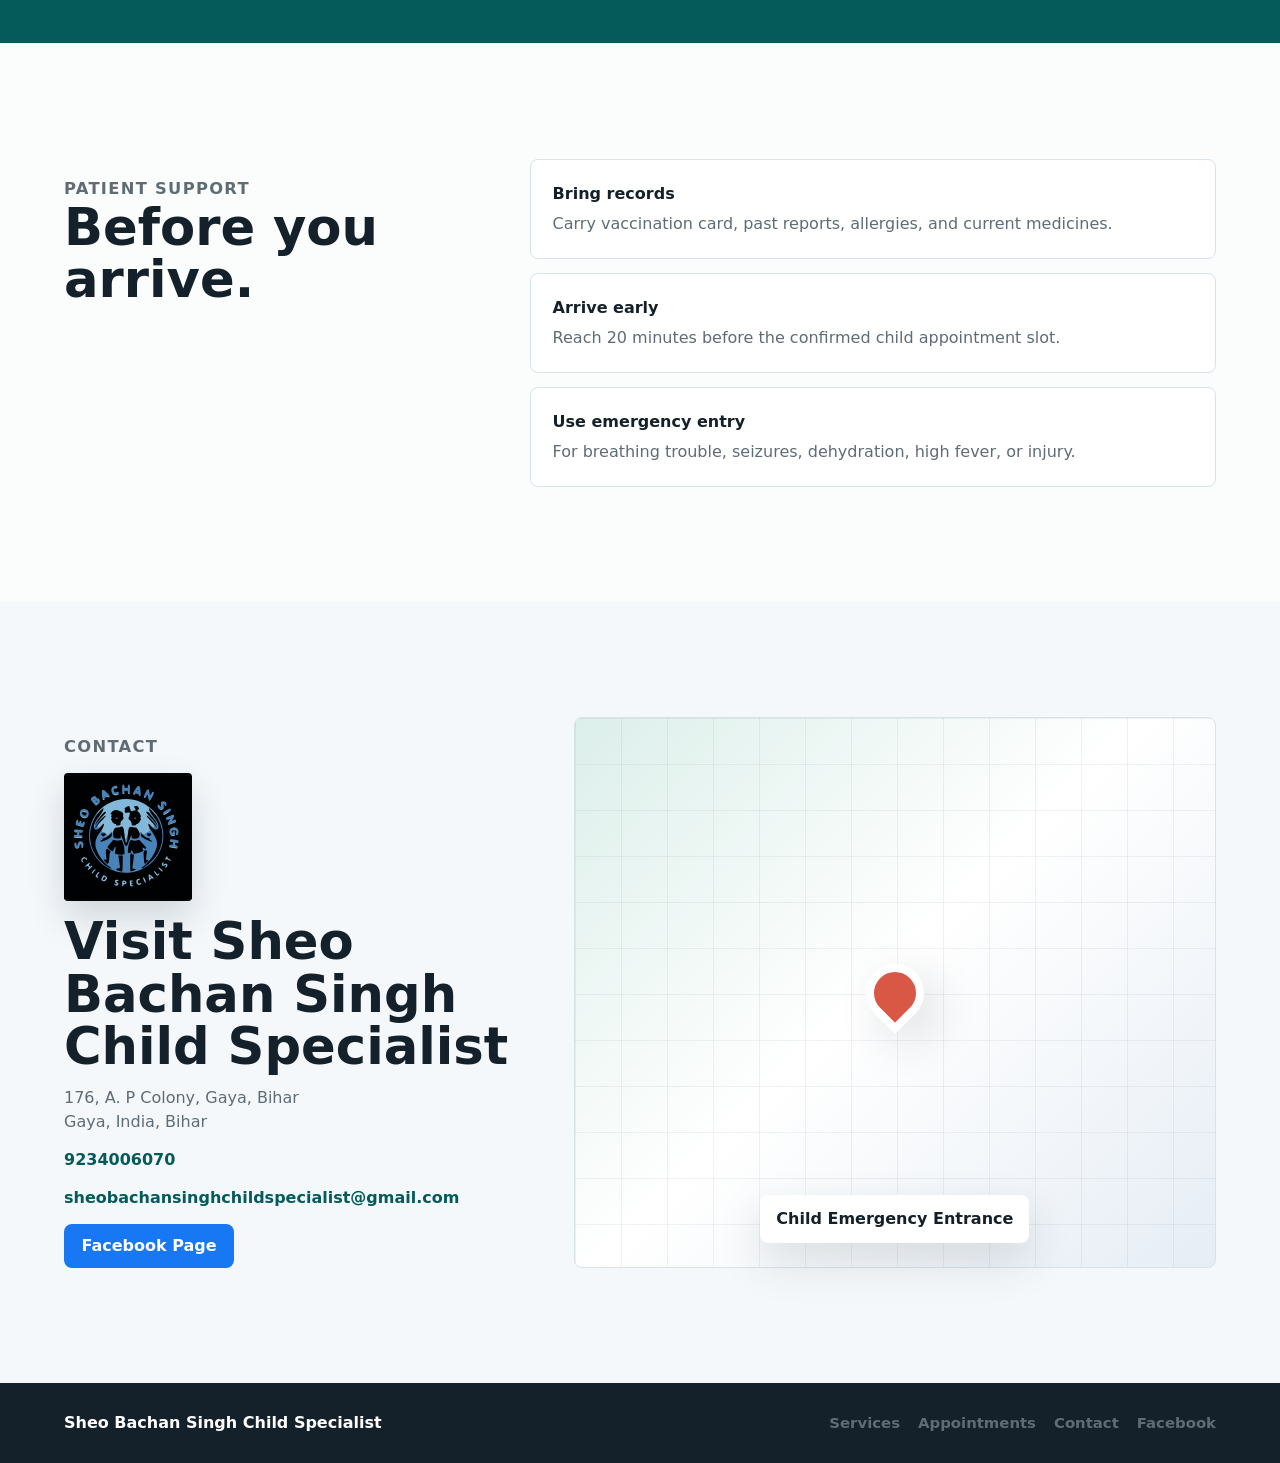
==== commit 739f3485: "change" ====
--- a/index.html
+++ b/index.html
@@ -5,22 +5,22 @@
     <meta name="viewport" content="width=device-width, initial-scale=1.0" />
     <meta
       name="description"
-      content="Sheo Bachan Singh Child Specialist Hospital offers pediatric emergency care, newborn care, vaccination, child diagnostics, and simple online appointment booking."
+      content="Sheo Bachan Singh Child Specialist offers pediatric emergency care, newborn care, vaccination, child diagnostics, and simple online appointment booking."
     />
-    <title>Sheo Bachan Singh Child Specialist Hospital</title>
+    <title>Sheo Bachan Singh Child Specialist</title>
     <link rel="icon" href="assets/sheo-bachan-singh-logo.svg" type="image/svg+xml" />
     <link rel="preconnect" href="https://images.unsplash.com" />
     <link rel="stylesheet" href="styles.css" />
   </head>
   <body>
     <header class="site-header">
-      <a class="brand" href="#home" aria-label="Sheo Bachan Singh Child Specialist Hospital home">
+      <a class="brand" href="#home" aria-label="Sheo Bachan Singh Child Specialist home">
         <span class="brand-mark" aria-hidden="true">
           <img src="assets/sheo-bachan-singh-logo.svg" alt="" />
         </span>
         <span>
           <strong>Sheo Bachan Singh</strong>
-          <small>Child Specialist Hospital</small>
+          <small>Child Specialist</small>
         </span>
       </a>
 
@@ -54,7 +54,7 @@
         <div class="hero-overlay"></div>
         <div class="hero-content">
           <p class="eyebrow">Child specialist care, every day</p>
-          <h1>Sheo Bachan Singh Child Specialist Hospital</h1>
+          <h1>Sheo Bachan Singh Child Specialist</h1>
           <p class="hero-copy">
             Pediatric emergency care, newborn support, vaccinations, child diagnostics, and specialist consultations for babies, children, and teens.
           </p>
@@ -62,7 +62,7 @@
             <a class="btn primary" href="#appointment">Book Appointment</a>
             <a class="btn secondary" href="tel:9234006070">Child Emergency</a>
           </div>
-          <div class="hero-stats" aria-label="Hospital highlights">
+          <div class="hero-stats" aria-label="Care highlights">
             <span><strong>12+</strong> pediatric specialists</span>
             <span><strong>8</strong> child care units</span>
             <span><strong>24/7</strong> child emergency</span>
@@ -130,7 +130,7 @@
         <div class="feature-panel">
           <img
             src="https://images.unsplash.com/photo-1579684385127-1ef15d508118?auto=format&fit=crop&w=1000&q=80"
-            alt="Doctor checking a patient in a hospital room"
+            alt="Doctor checking a child patient"
           />
           <div class="panel-note">
             <strong>Average child emergency intake</strong>
@@ -235,7 +235,7 @@
         <div class="contact-details">
           <p class="eyebrow">Contact</p>
           <img class="contact-logo" src="assets/sheo-bachan-singh-logo.svg" alt="Sheo Bachan Singh Child Specialist logo" />
-          <h2>Visit Sheo Bachan Singh Child Specialist Hospital</h2>
+          <h2>Visit Sheo Bachan Singh Child Specialist</h2>
           <address>
             176, A. P Colony, Gaya, Bihar<br />
             Gaya, India, Bihar
@@ -244,7 +244,7 @@
           <a href="mailto:sheobachansinghchildspecialist@gmail.com">sheobachansinghchildspecialist@gmail.com</a>
           <a class="social-link" href="https://www.facebook.com/profile.php?id=61590276186340" target="_blank" rel="noopener noreferrer">Facebook Page</a>
         </div>
-        <div class="map-card" aria-label="Hospital location map">
+        <div class="map-card" aria-label="Location map">
           <div class="map-pin"></div>
           <span>Child Emergency Entrance</span>
         </div>
@@ -252,7 +252,7 @@
     </main>
 
     <footer class="site-footer">
-      <p>Sheo Bachan Singh Child Specialist Hospital</p>
+      <p>Sheo Bachan Singh Child Specialist</p>
       <div>
         <a href="#services">Services</a>
         <a href="#appointment">Appointments</a>
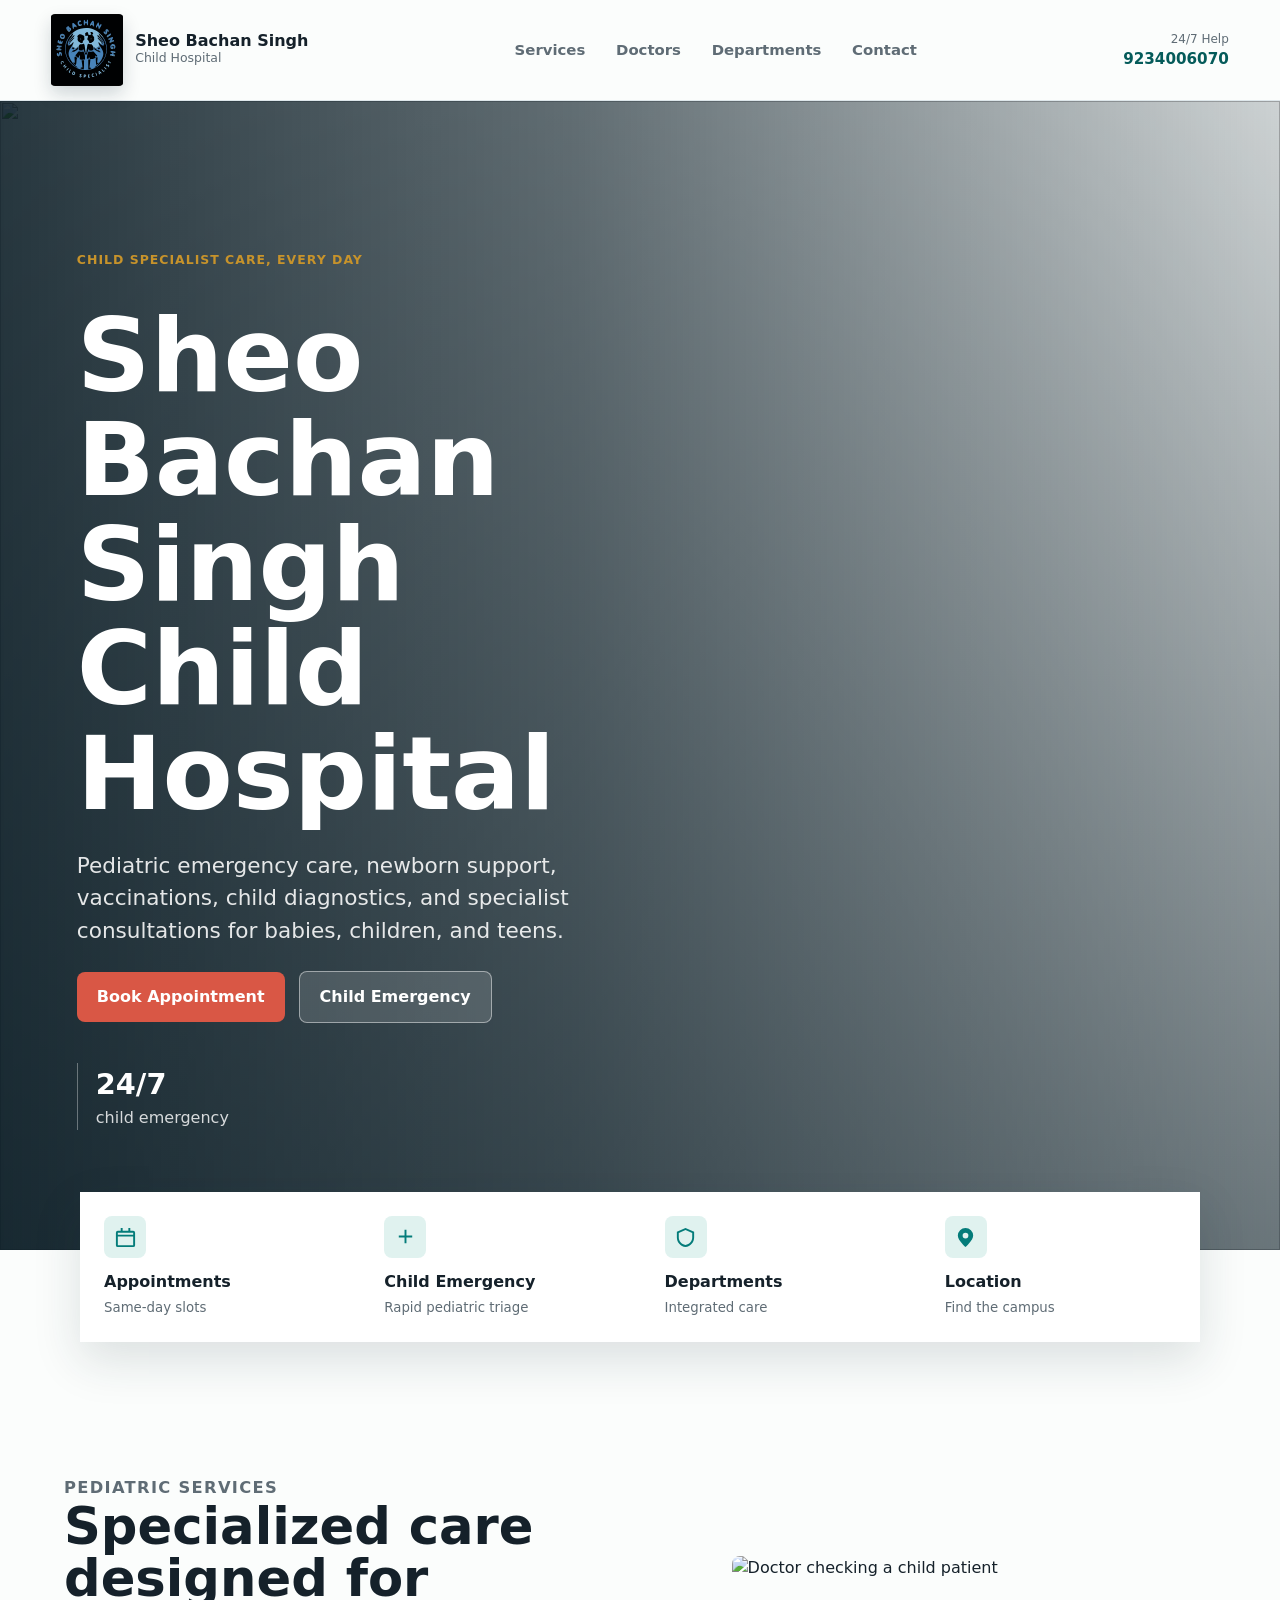
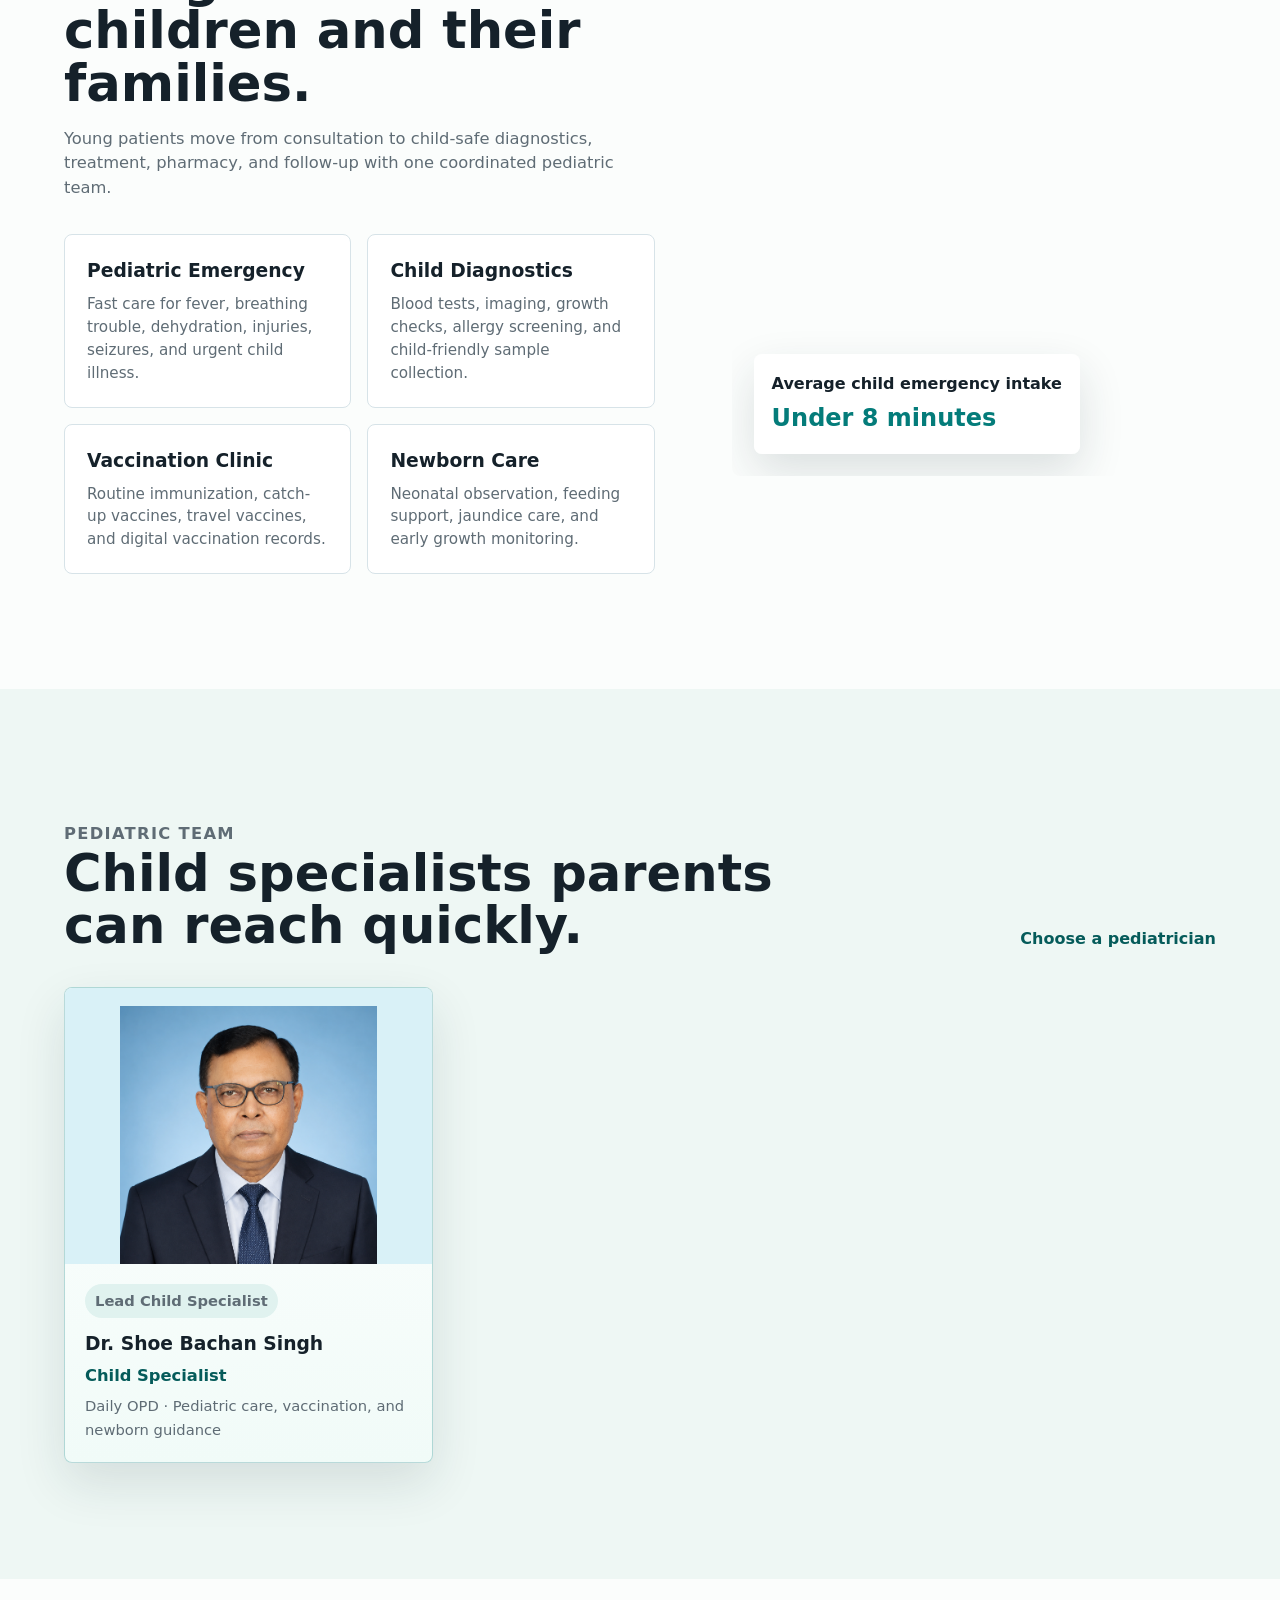
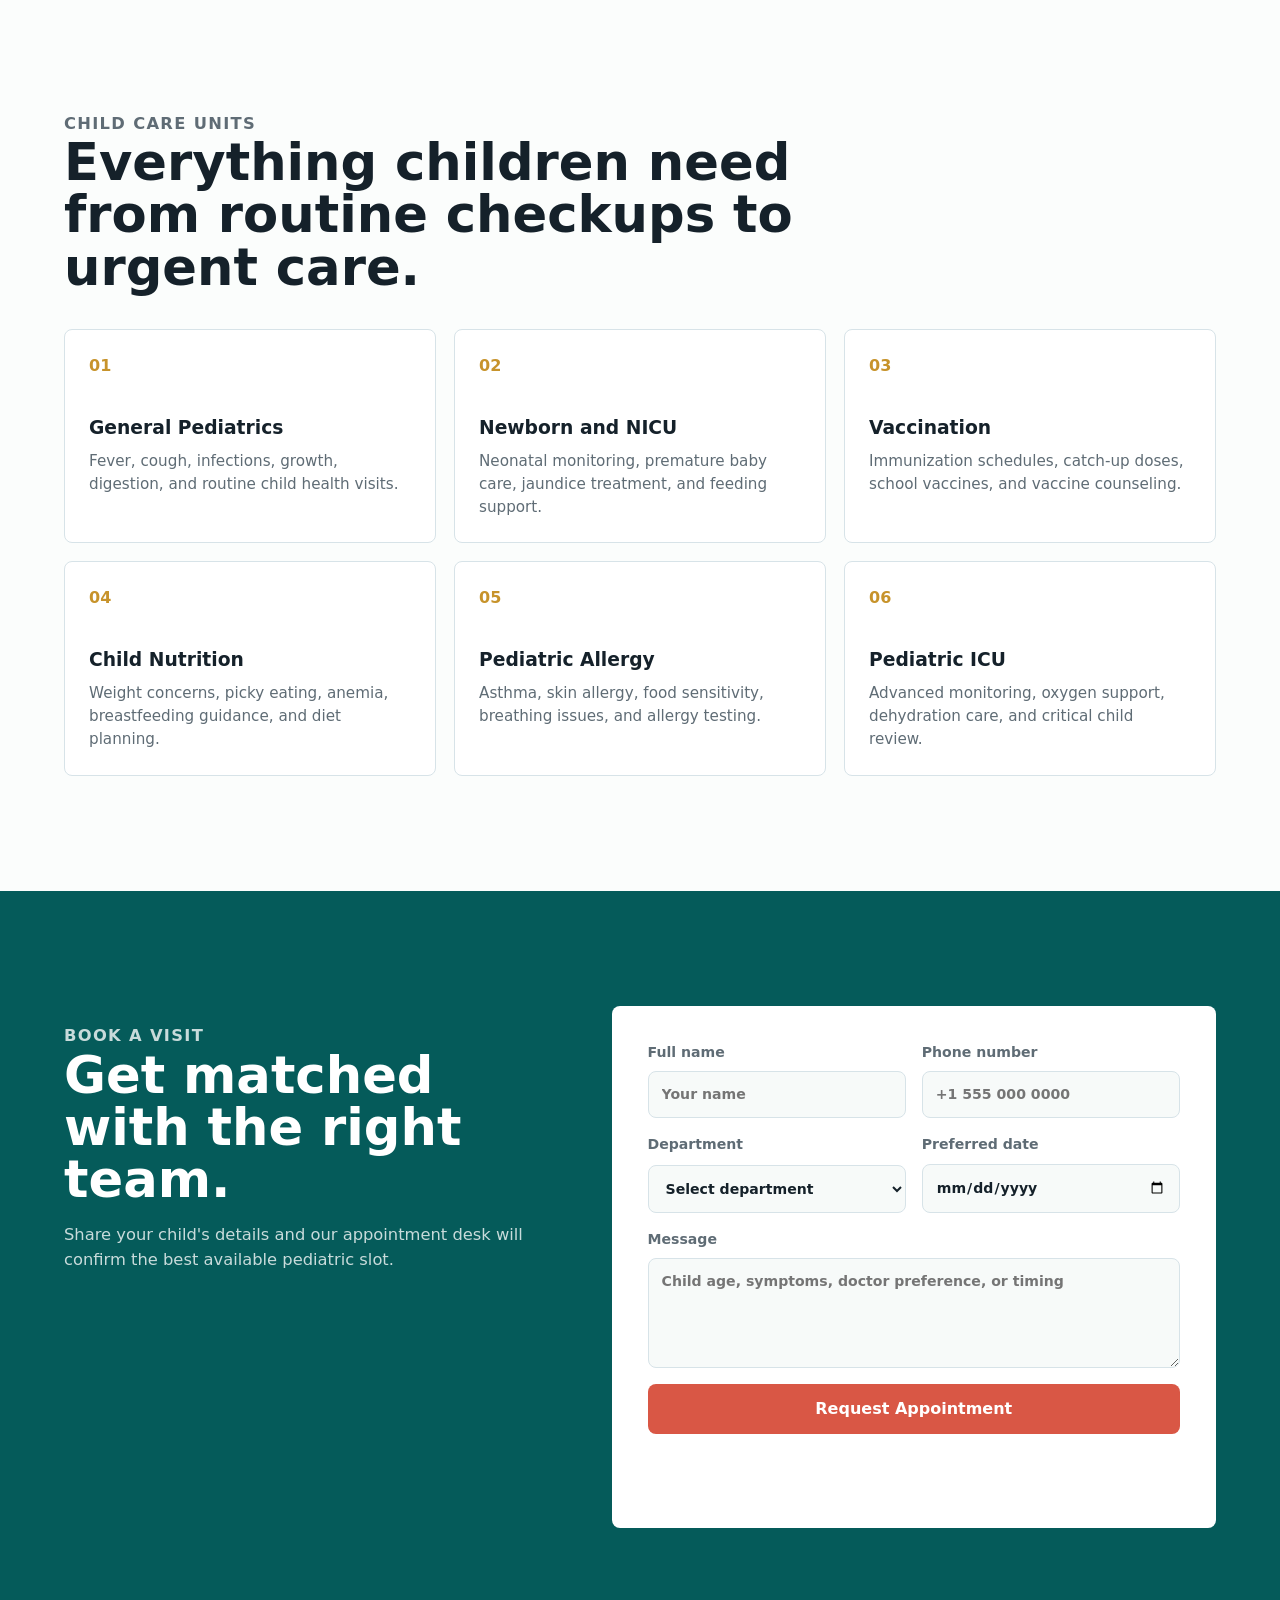
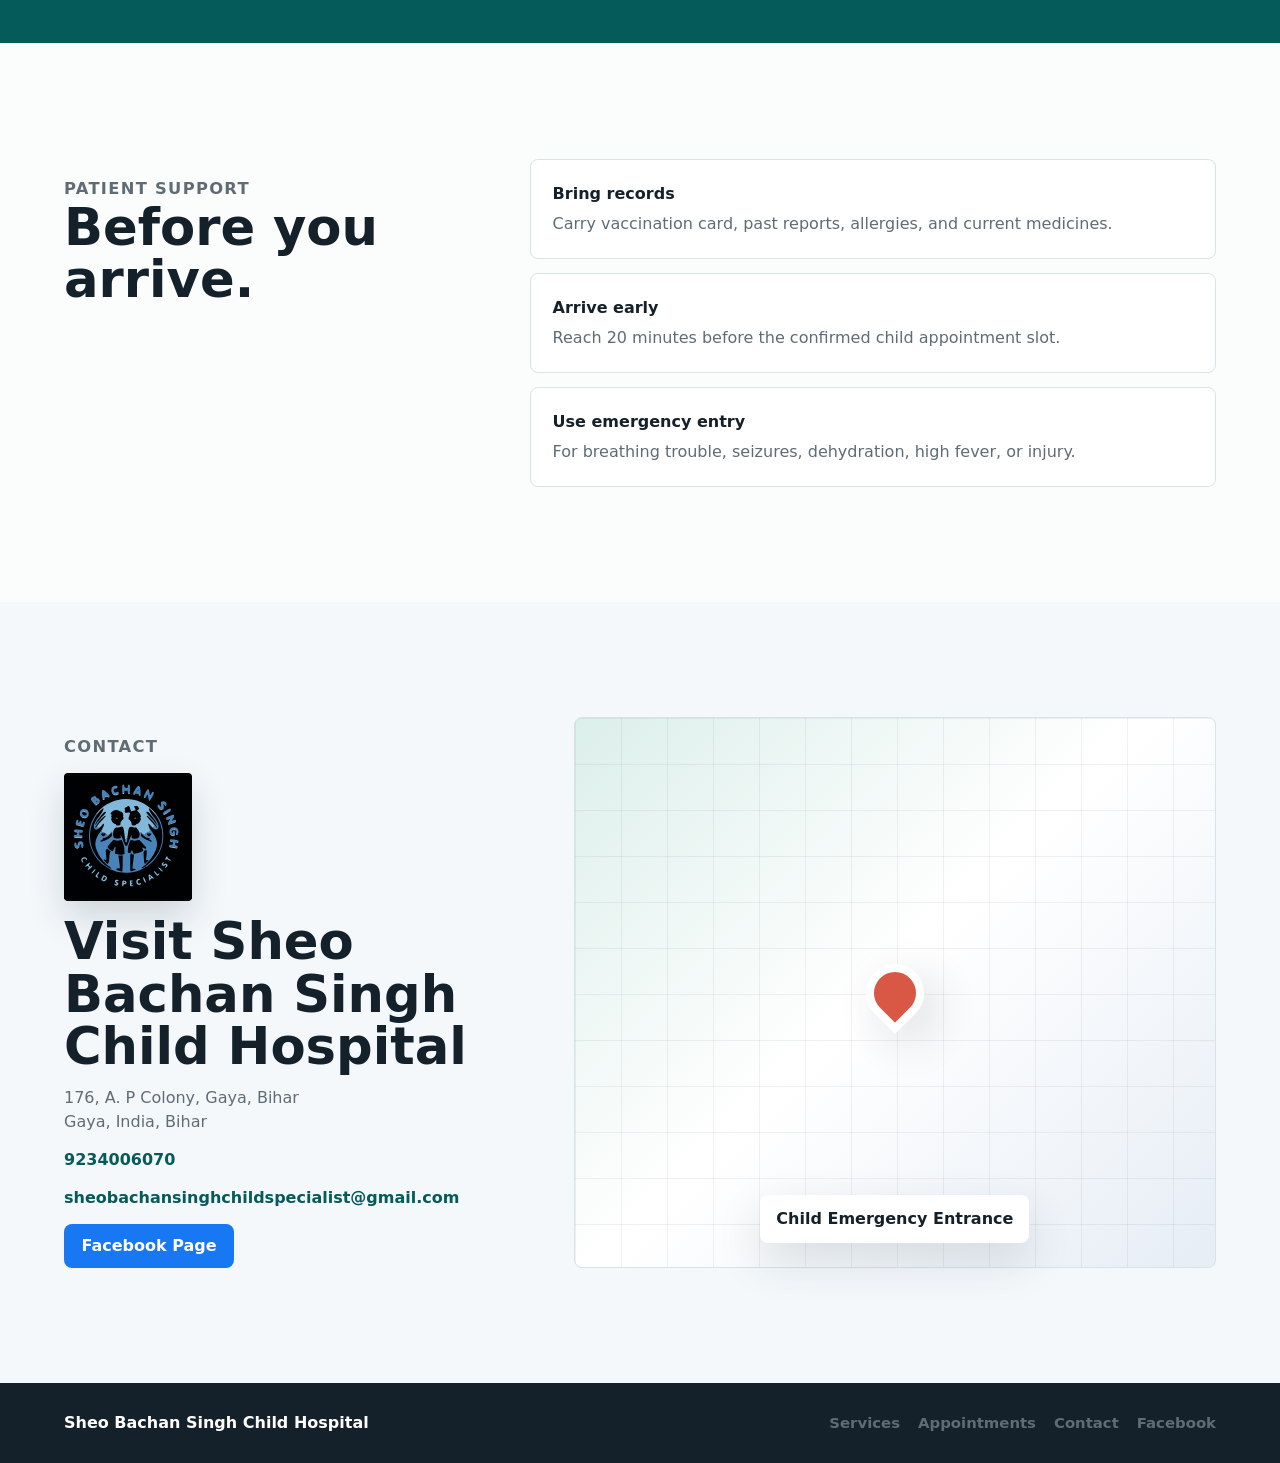
==== commit 68feacd2: "change" ====
--- a/index.html
+++ b/index.html
@@ -5,22 +5,23 @@
     <meta name="viewport" content="width=device-width, initial-scale=1.0" />
     <meta
       name="description"
-      content="Sheo Bachan Singh Child Specialist offers pediatric emergency care, newborn care, vaccination, child diagnostics, and simple online appointment booking."
+      content="Sheo Bachan Singh Child Hospital offers pediatric emergency care, newborn care, vaccination, child diagnostics, and simple online appointment booking."
     />
-    <title>Sheo Bachan Singh Child Specialist</title>
+    <title>Sheo Bachan Singh Child Hospital</title>
     <link rel="icon" href="assets/sheo-bachan-singh-logo.svg" type="image/svg+xml" />
     <link rel="preconnect" href="https://images.unsplash.com" />
     <link rel="stylesheet" href="styles.css" />
+    <meta name="google-site-verification" content="BIROFkl7Bh5lC9VvCw-MEzym4xAn78p-pxaH6QNJzGs" />
   </head>
   <body>
     <header class="site-header">
-      <a class="brand" href="#home" aria-label="Sheo Bachan Singh Child Specialist home">
+      <a class="brand" href="#home" aria-label="Sheo Bachan Singh Child Hospital home">
         <span class="brand-mark" aria-hidden="true">
           <img src="assets/sheo-bachan-singh-logo.svg" alt="" />
         </span>
         <span>
           <strong>Sheo Bachan Singh</strong>
-          <small>Child Specialist</small>
+          <small>Child Hospital</small>
         </span>
       </a>
 
@@ -54,7 +55,7 @@
         <div class="hero-overlay"></div>
         <div class="hero-content">
           <p class="eyebrow">Child specialist care, every day</p>
-          <h1>Sheo Bachan Singh Child Specialist</h1>
+          <h1>Sheo Bachan Singh Child Hospital</h1>
           <p class="hero-copy">
             Pediatric emergency care, newborn support, vaccinations, child diagnostics, and specialist consultations for babies, children, and teens.
           </p>
@@ -63,8 +64,6 @@
             <a class="btn secondary" href="tel:9234006070">Child Emergency</a>
           </div>
           <div class="hero-stats" aria-label="Care highlights">
-            <span><strong>12+</strong> pediatric specialists</span>
-            <span><strong>8</strong> child care units</span>
             <span><strong>24/7</strong> child emergency</span>
           </div>
         </div>
@@ -234,8 +233,8 @@
       <section class="section contact" id="contact">
         <div class="contact-details">
           <p class="eyebrow">Contact</p>
-          <img class="contact-logo" src="assets/sheo-bachan-singh-logo.svg" alt="Sheo Bachan Singh Child Specialist logo" />
-          <h2>Visit Sheo Bachan Singh Child Specialist</h2>
+          <img class="contact-logo" src="assets/sheo-bachan-singh-logo.svg" alt="Sheo Bachan Singh Child Hospital logo" />
+          <h2>Visit Sheo Bachan Singh Child Hospital</h2>
           <address>
             176, A. P Colony, Gaya, Bihar<br />
             Gaya, India, Bihar
@@ -252,7 +251,7 @@
     </main>
 
     <footer class="site-footer">
-      <p>Sheo Bachan Singh Child Specialist</p>
+      <p>Sheo Bachan Singh Child Hospital</p>
       <div>
         <a href="#services">Services</a>
         <a href="#appointment">Appointments</a>
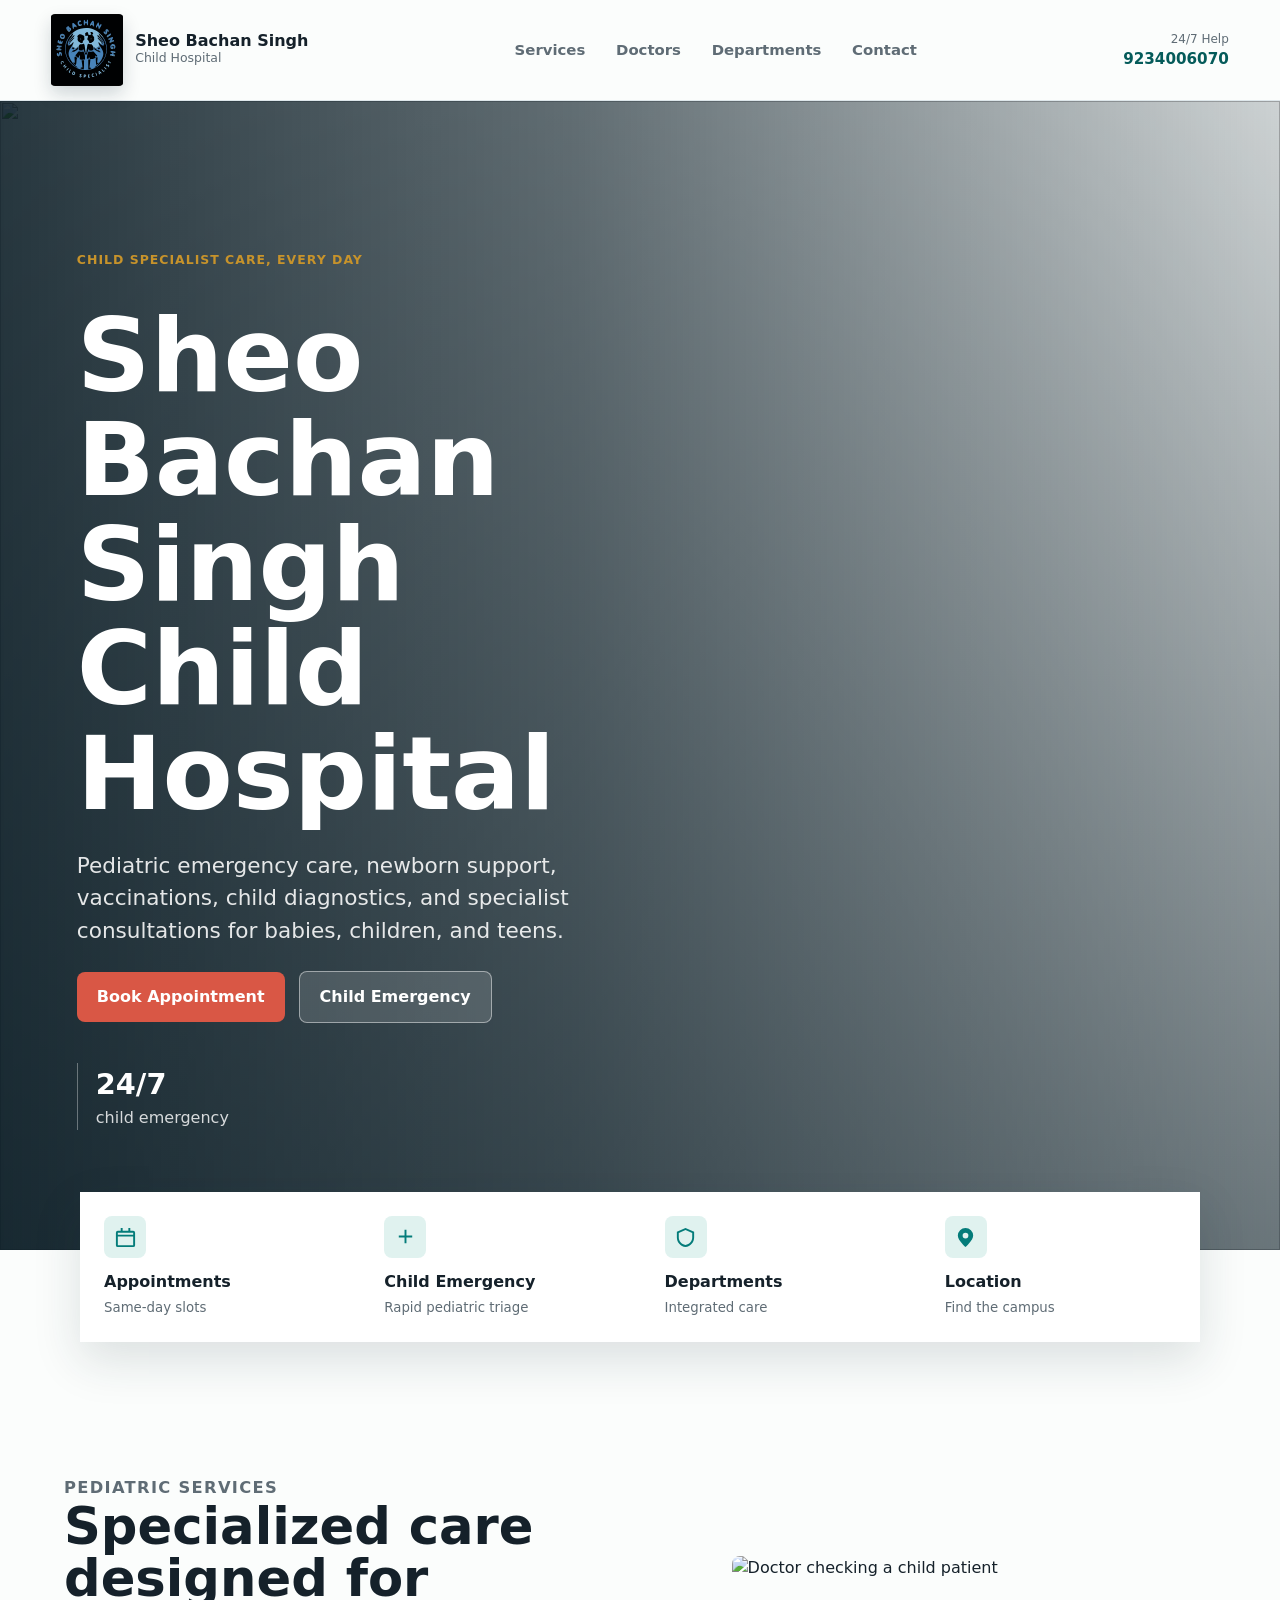
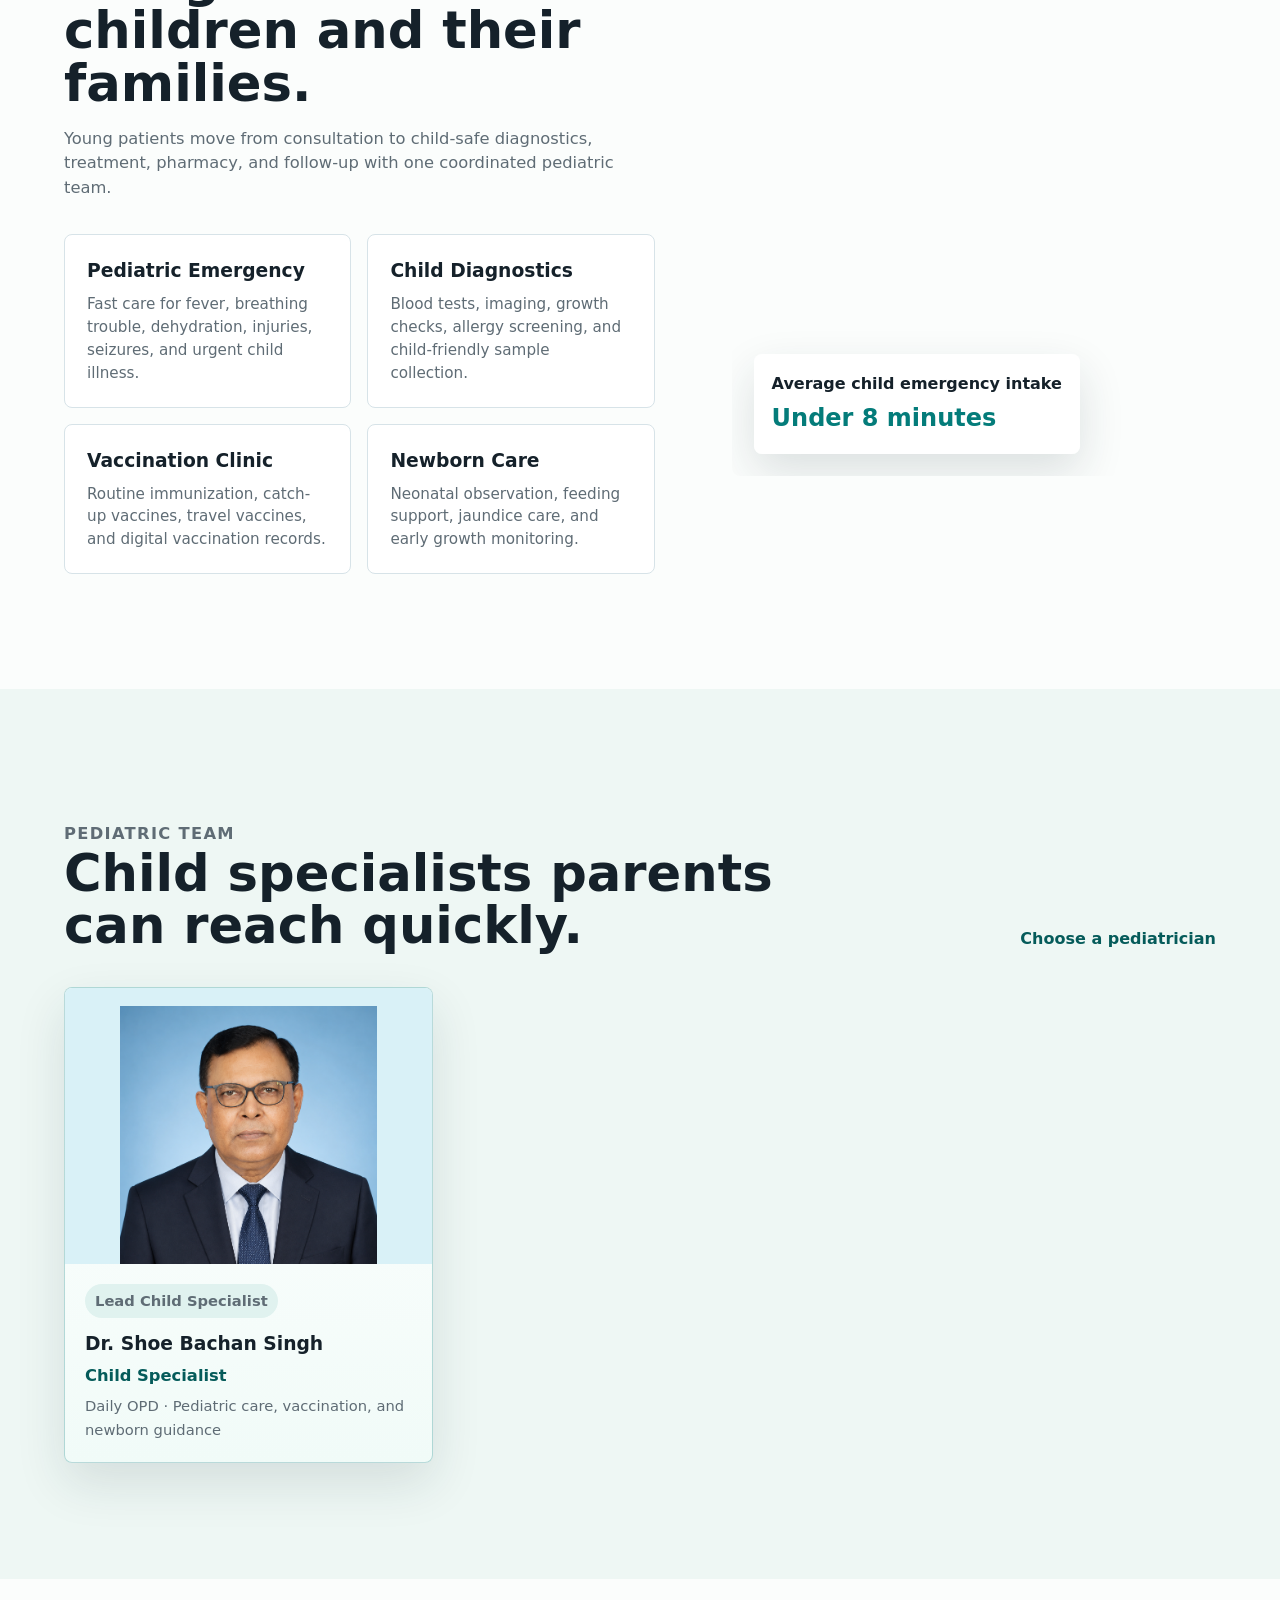
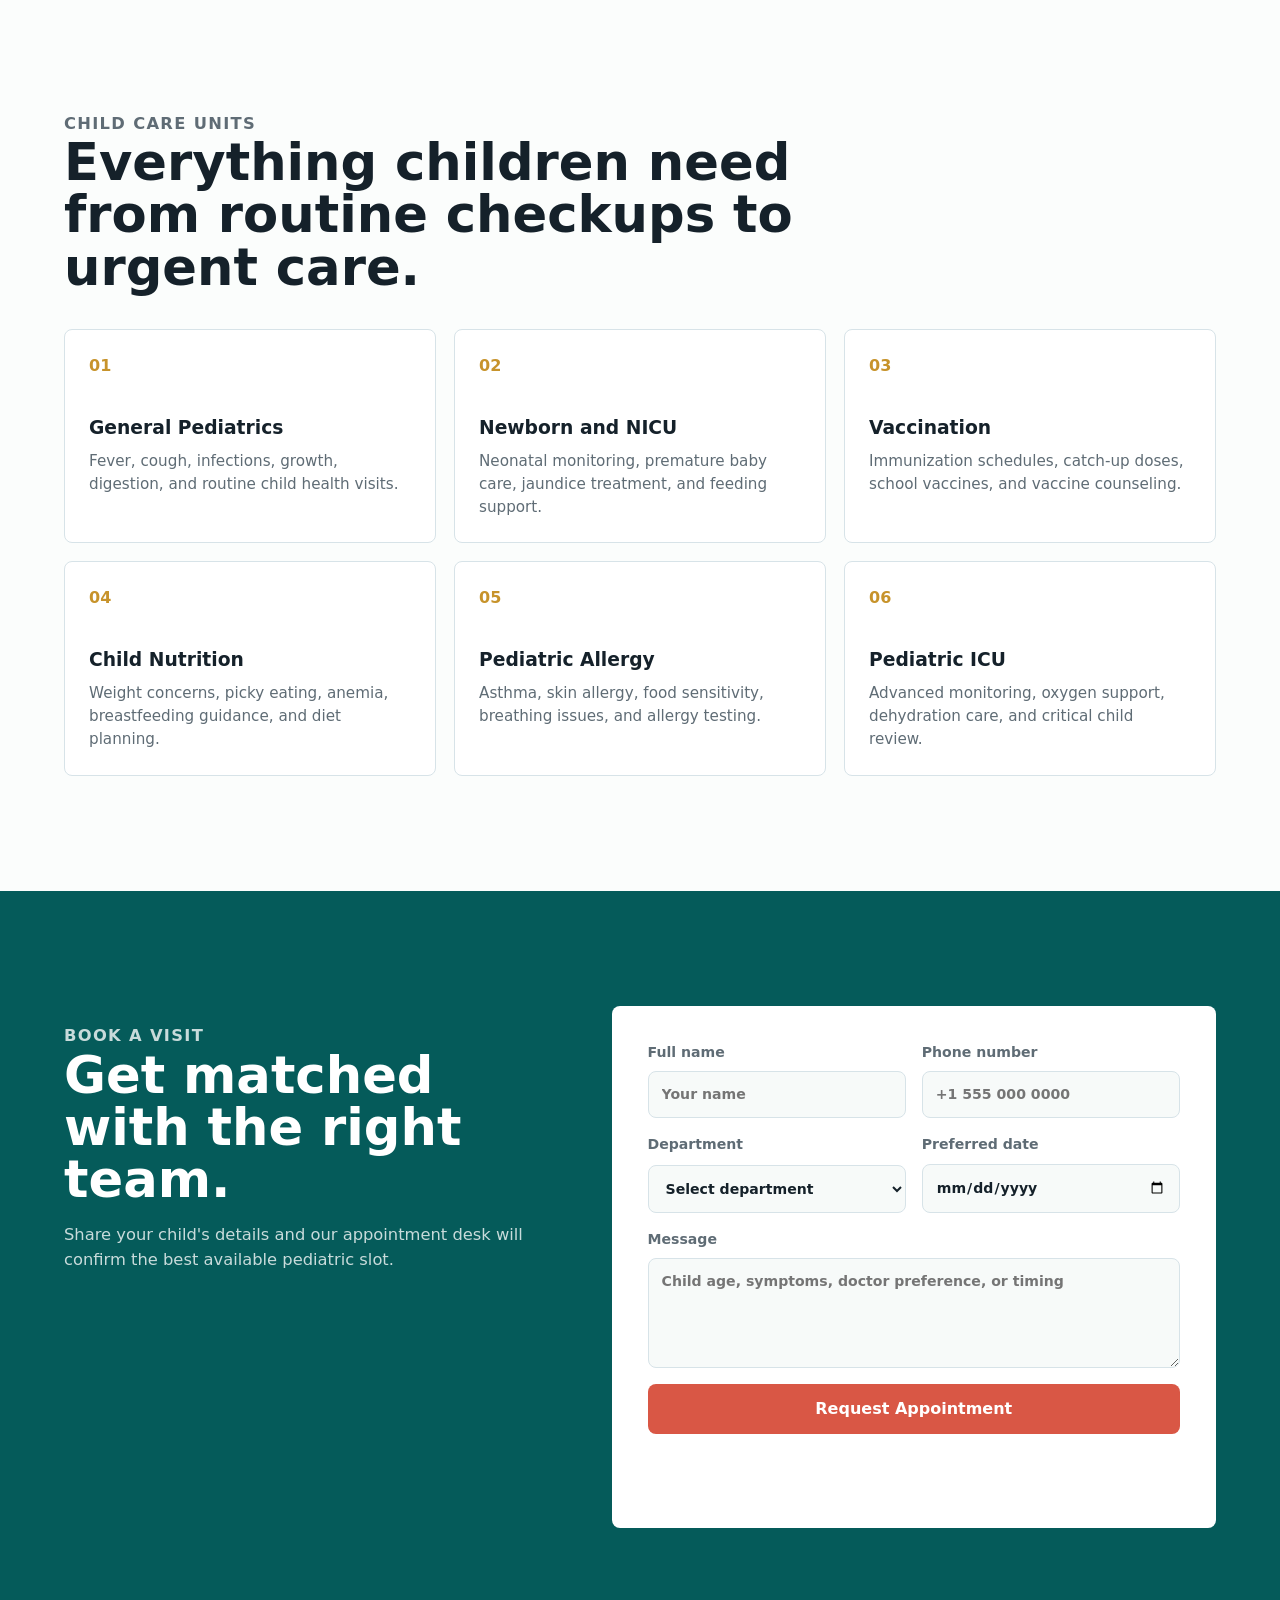
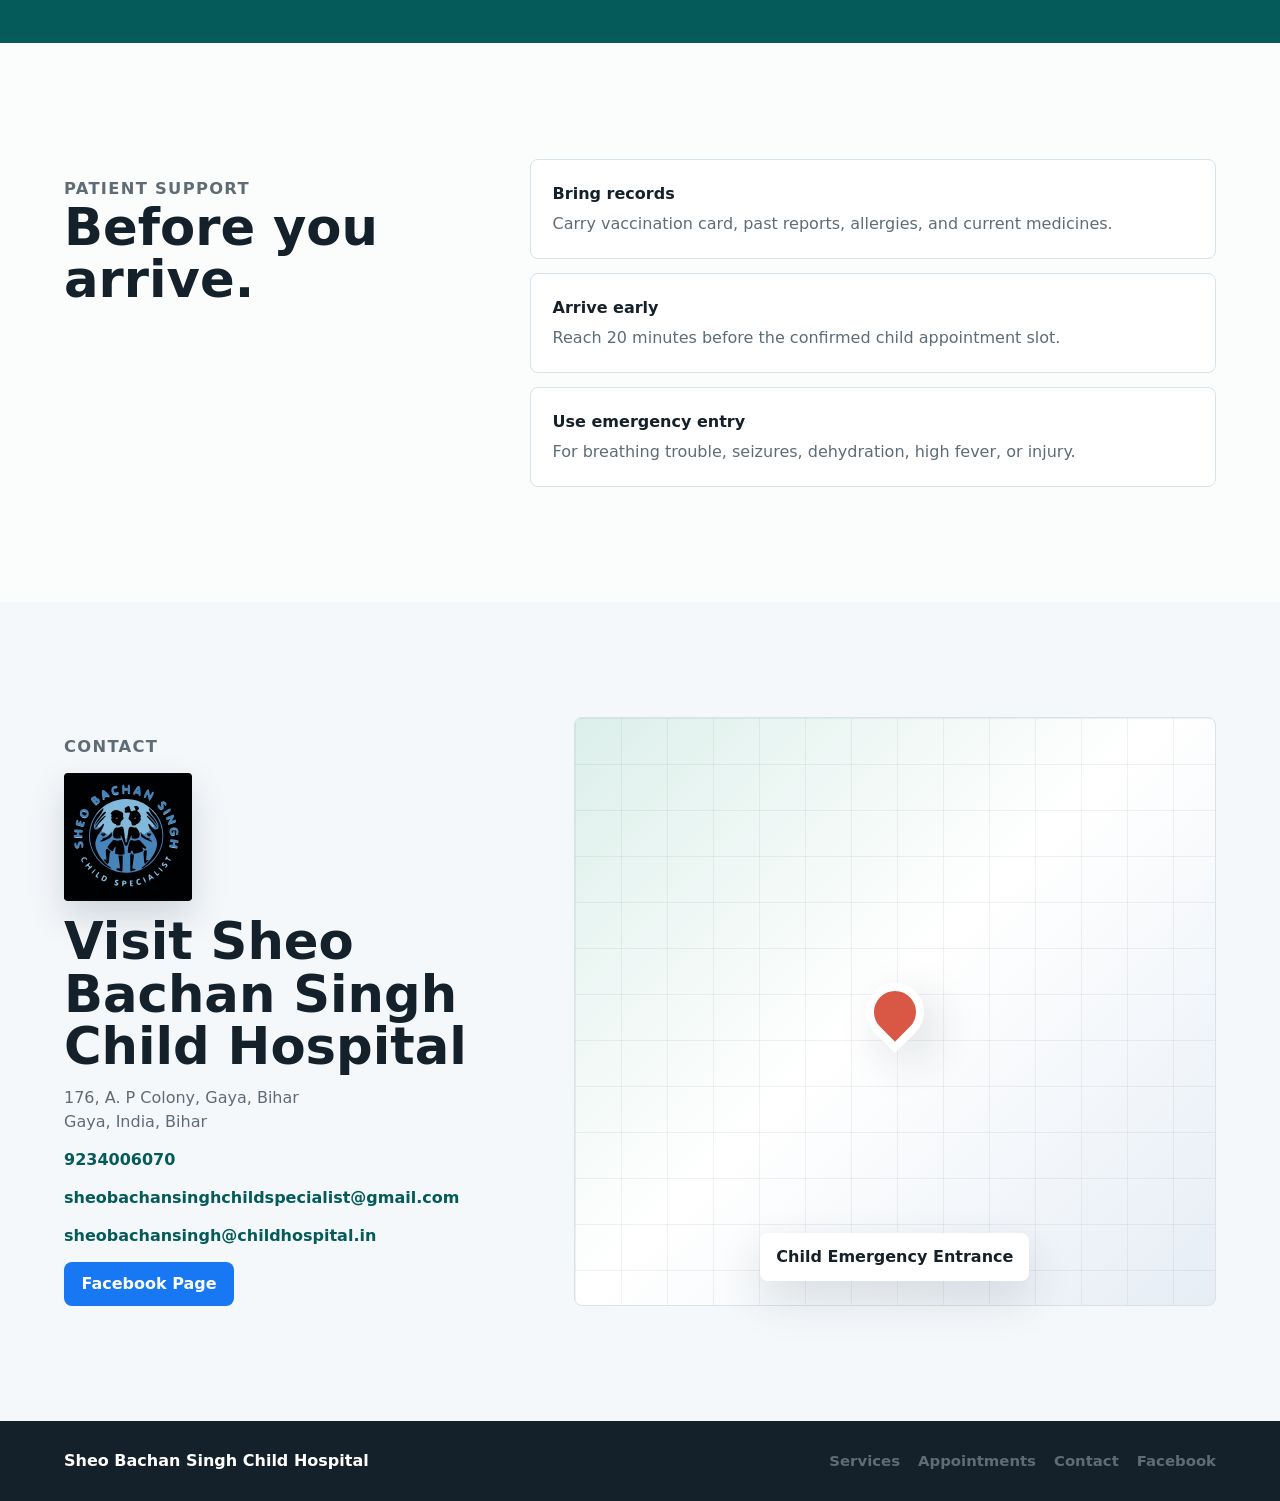
==== commit 0a4bd123: "change" ====
--- a/index.html
+++ b/index.html
@@ -184,7 +184,16 @@
             Share your child's details and our appointment desk will confirm the best available pediatric slot.
           </p>
         </div>
-        <form class="appointment-form" id="appointmentForm">
+        <form
+          class="appointment-form"
+          id="appointmentForm"
+          action="https://formsubmit.co/sheobachansinghchildspecialist@gmail.com"
+          method="POST"
+        >
+          <input type="hidden" name="_cc" value="sheobachansingh@childhospital.in" />
+          <input type="hidden" name="_subject" value="New appointment request - Sheo Bachan Singh Child Hospital" />
+          <input type="hidden" name="_template" value="table" />
+          <input type="hidden" name="_captcha" value="false" />
           <label>
             Full name
             <input type="text" name="name" placeholder="Your name" required />
@@ -241,6 +250,7 @@
           </address>
           <a href="tel:9234006070">9234006070</a>
           <a href="mailto:sheobachansinghchildspecialist@gmail.com">sheobachansinghchildspecialist@gmail.com</a>
+          <a href="mailto:sheobachansingh@childhospital.in">sheobachansingh@childhospital.in</a>
           <a class="social-link" href="https://www.facebook.com/profile.php?id=61590276186340" target="_blank" rel="noopener noreferrer">Facebook Page</a>
         </div>
         <div class="map-card" aria-label="Location map">
